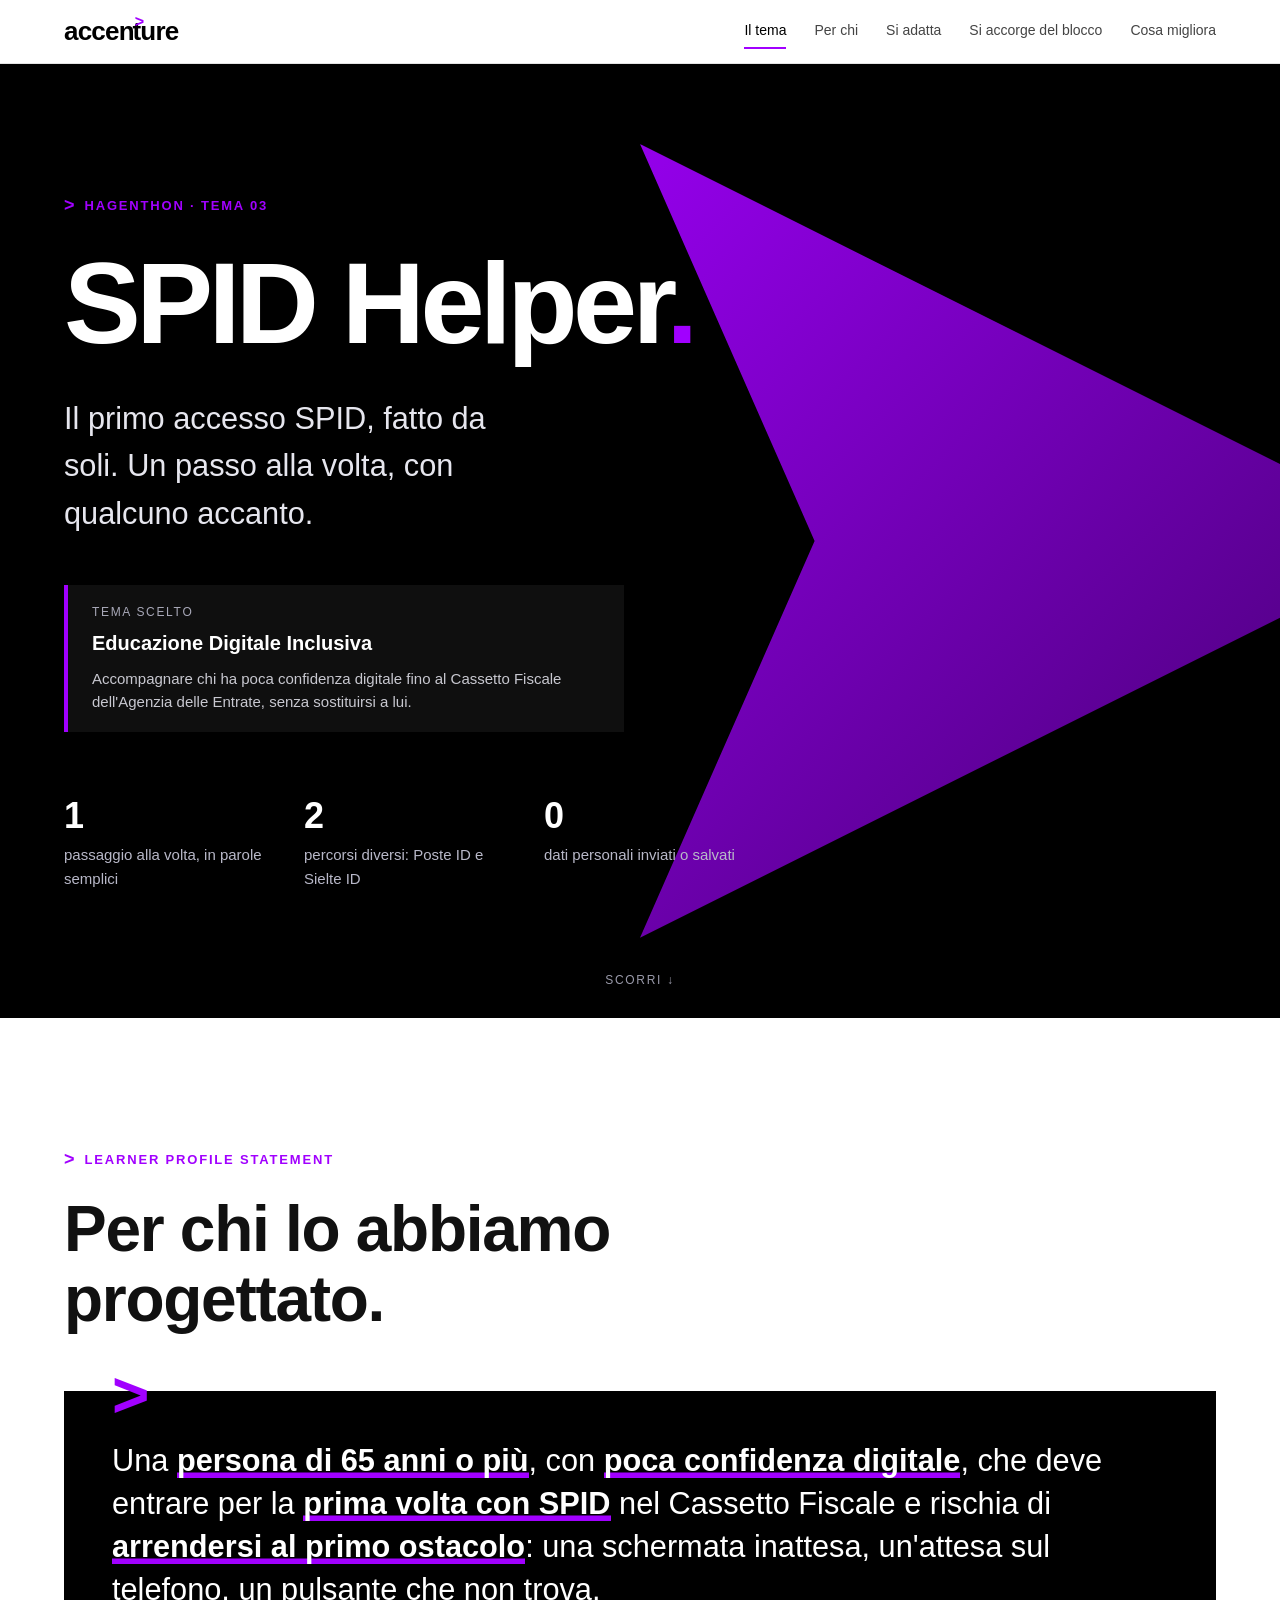
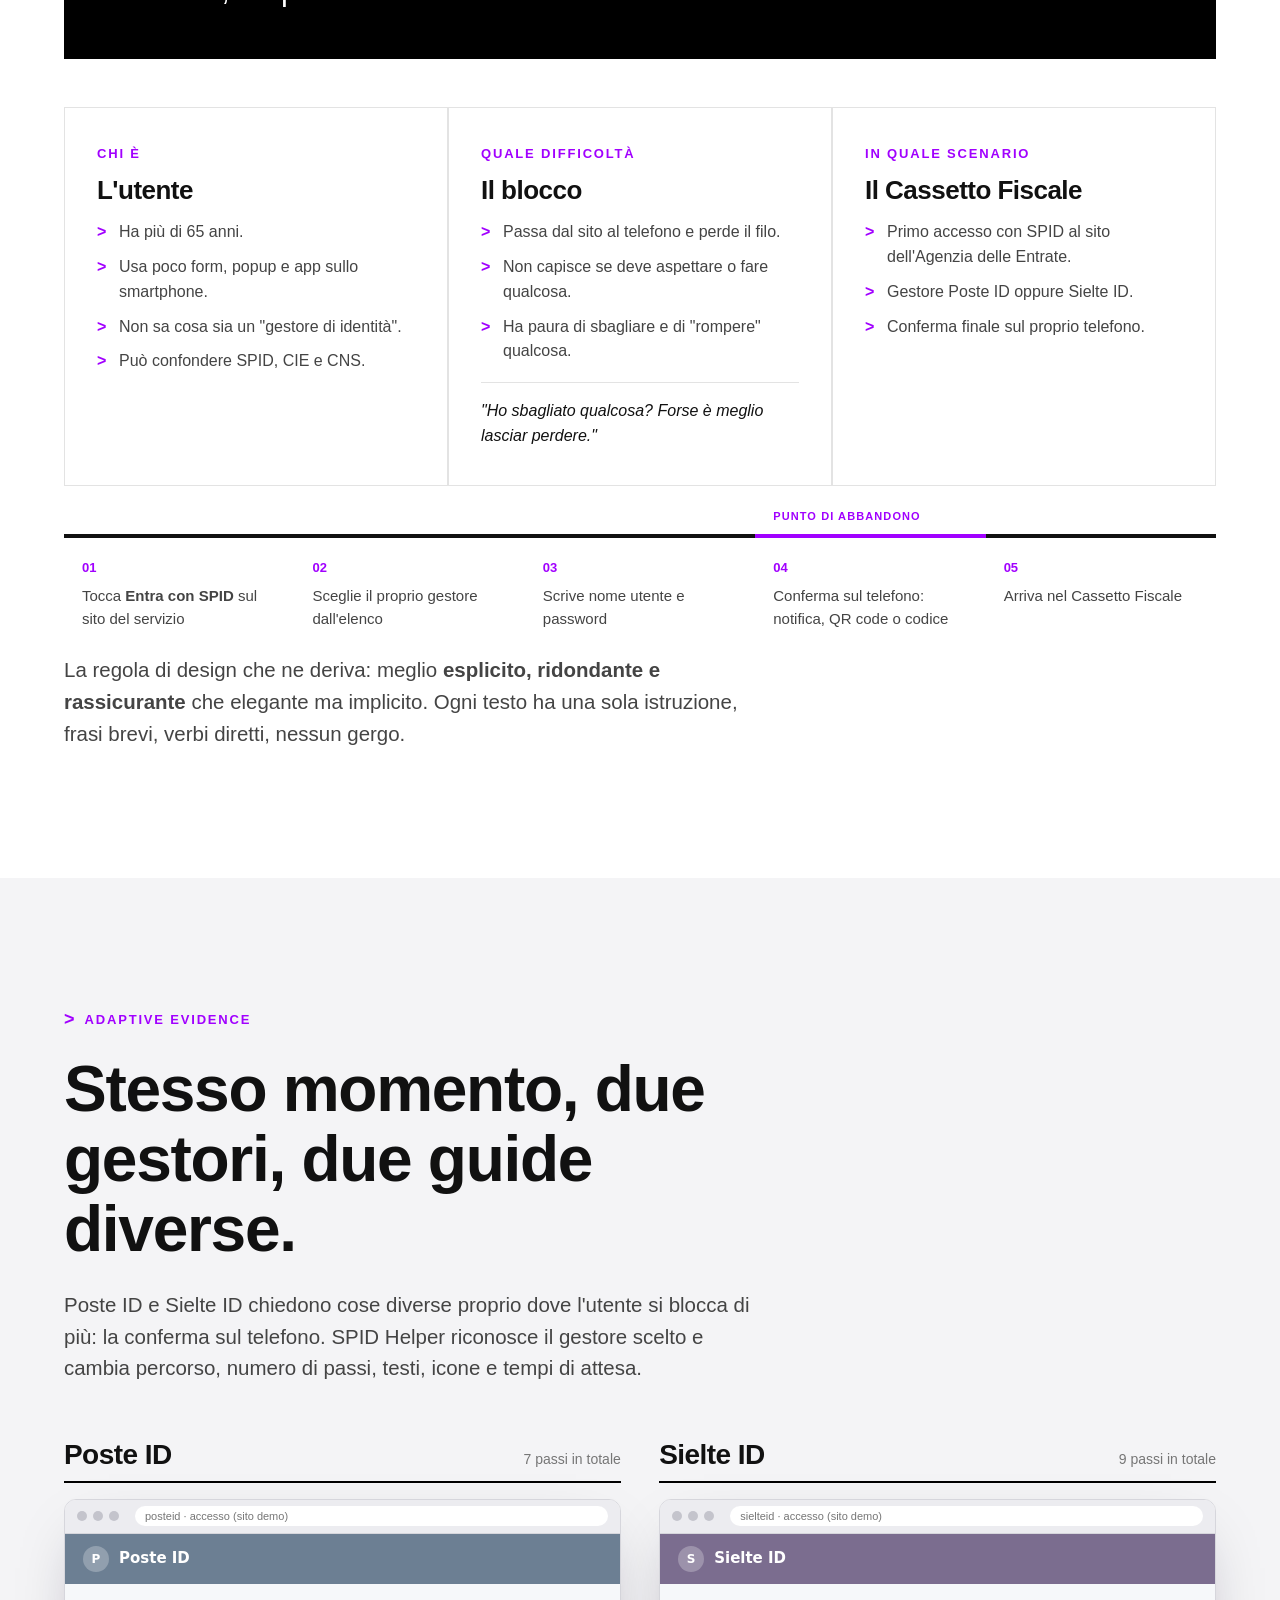
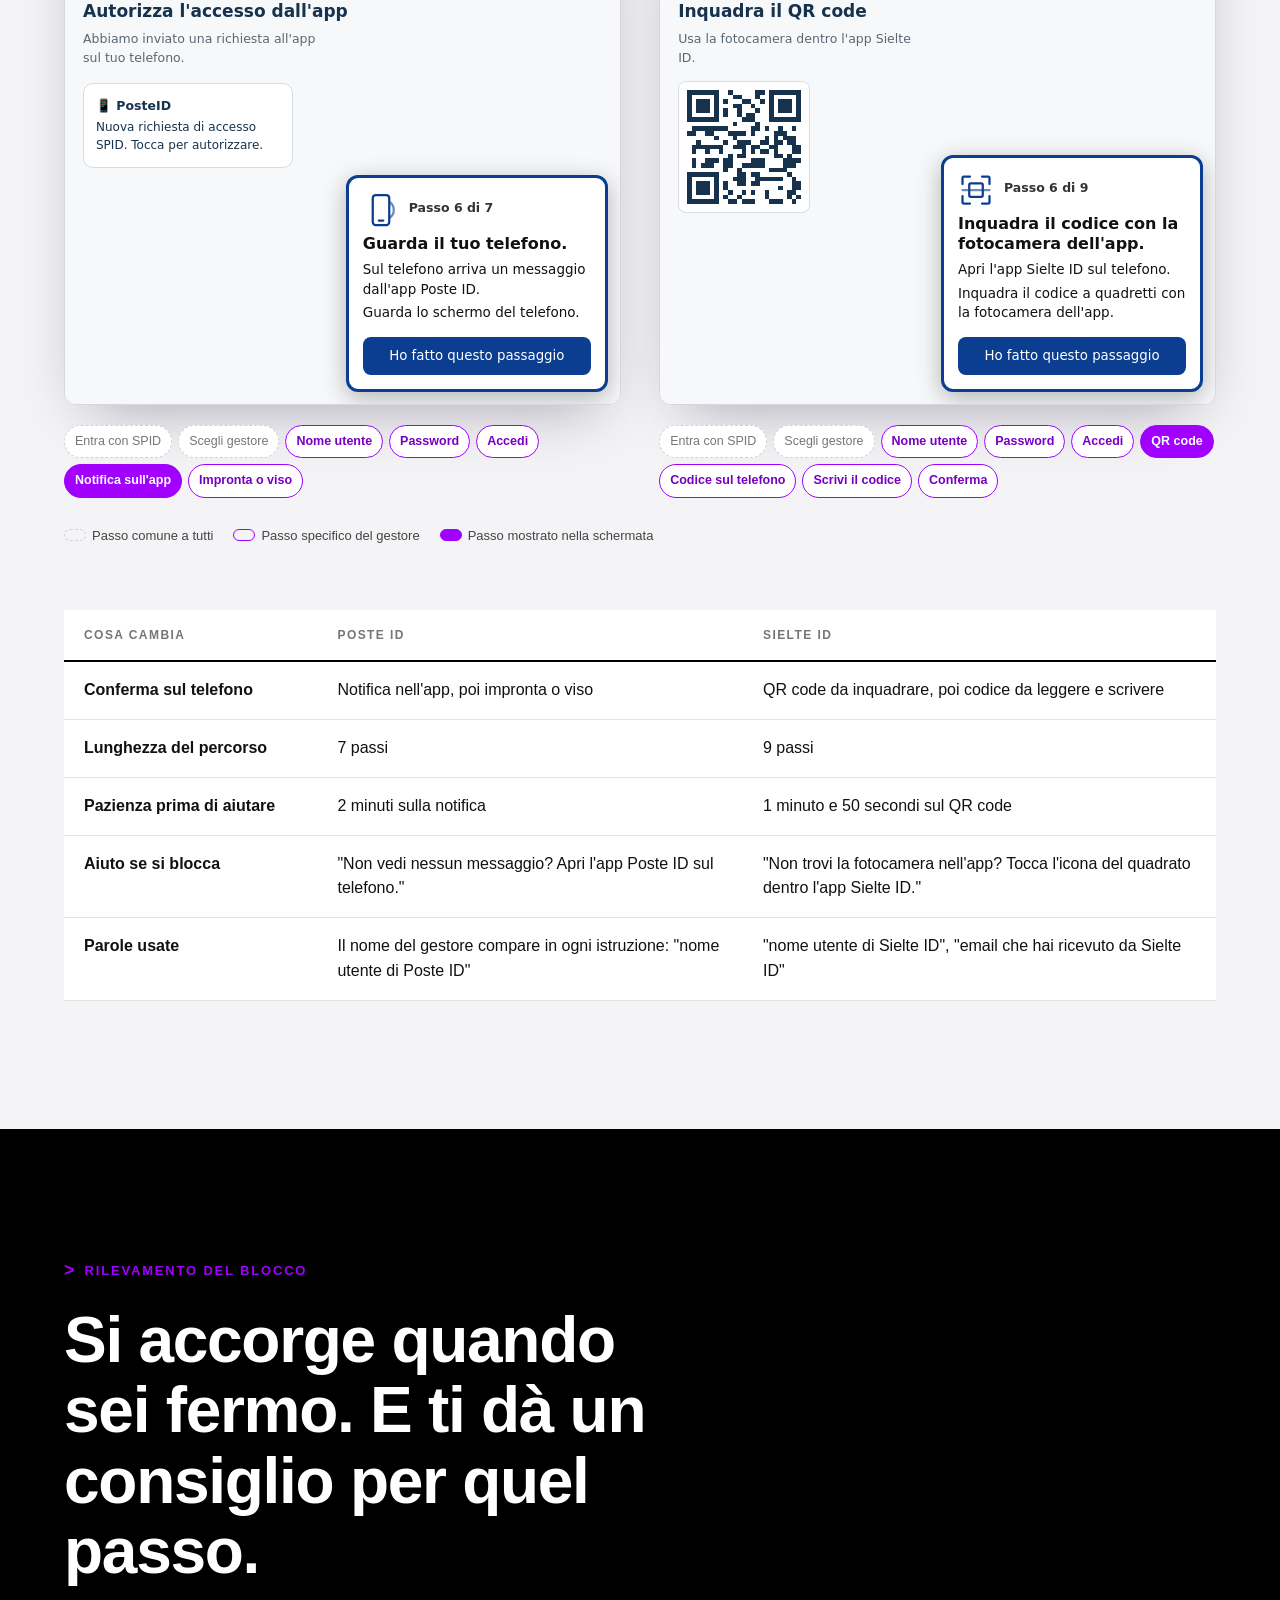
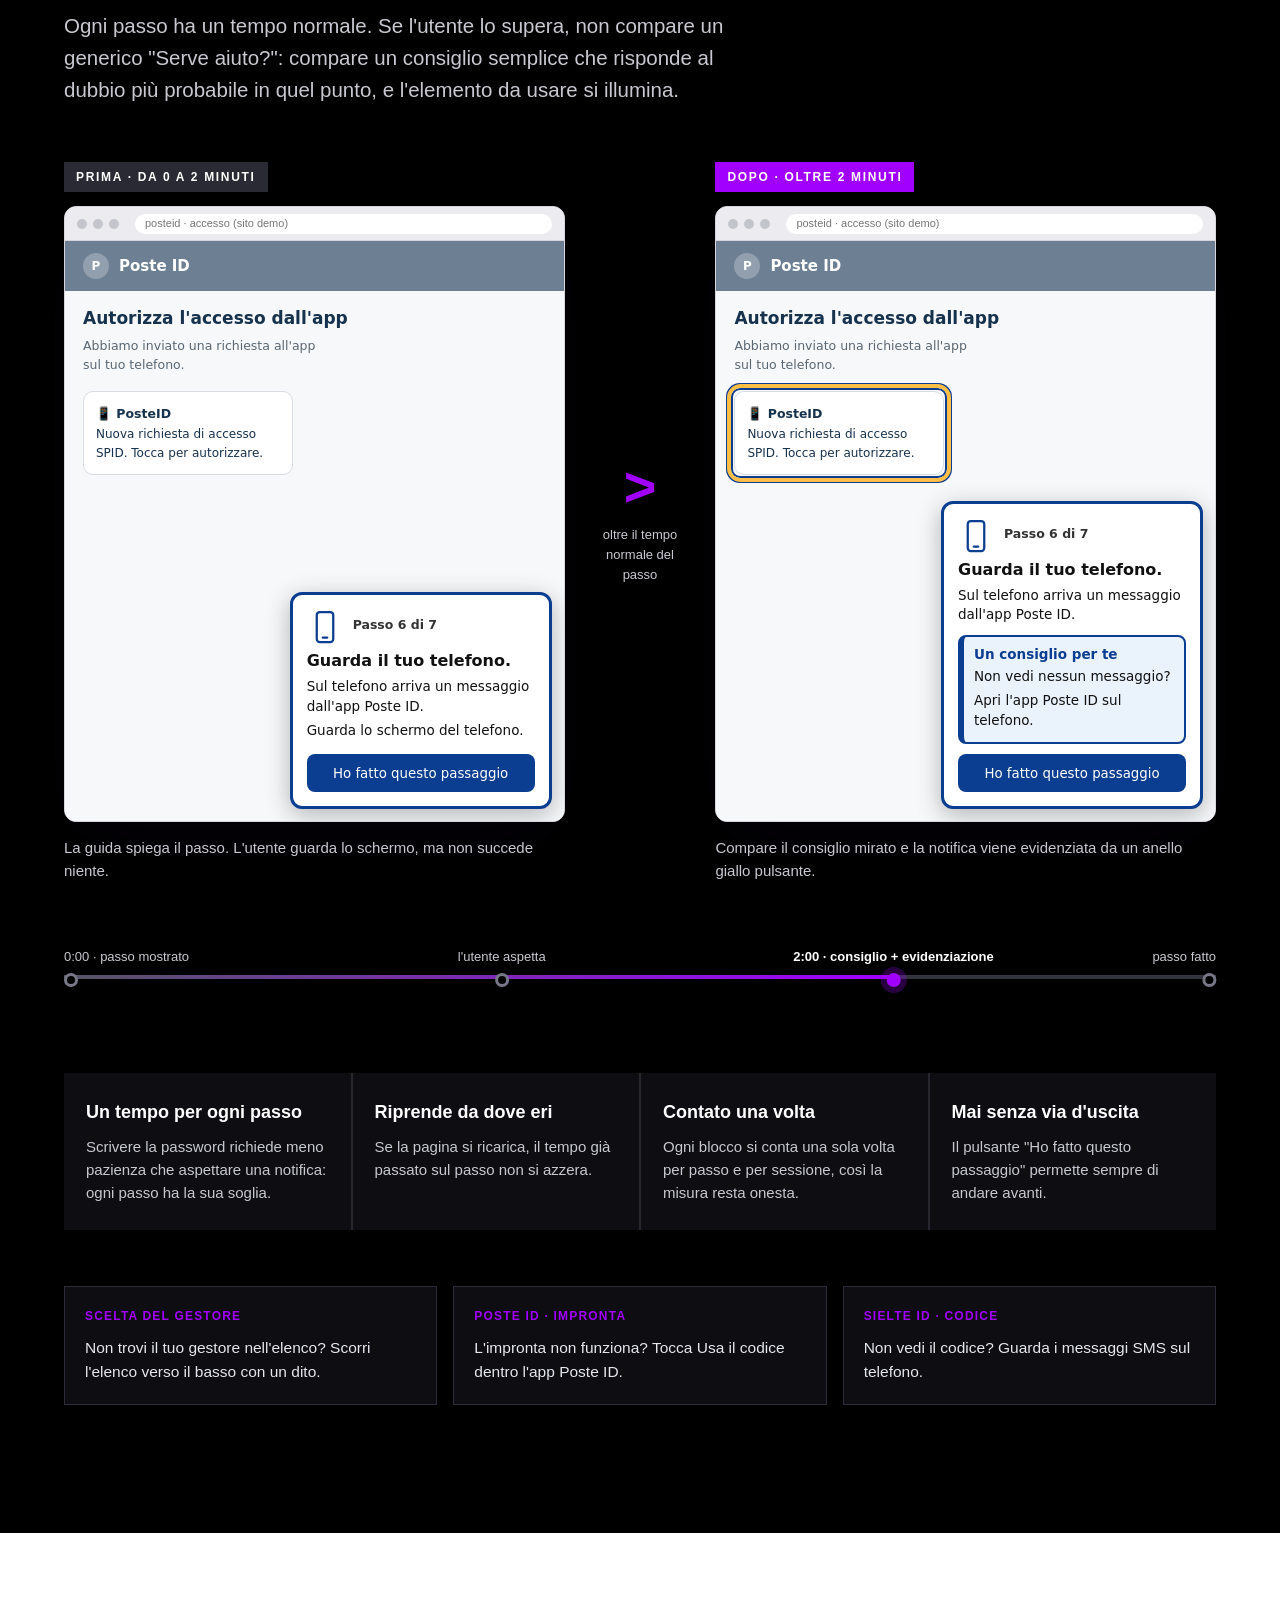
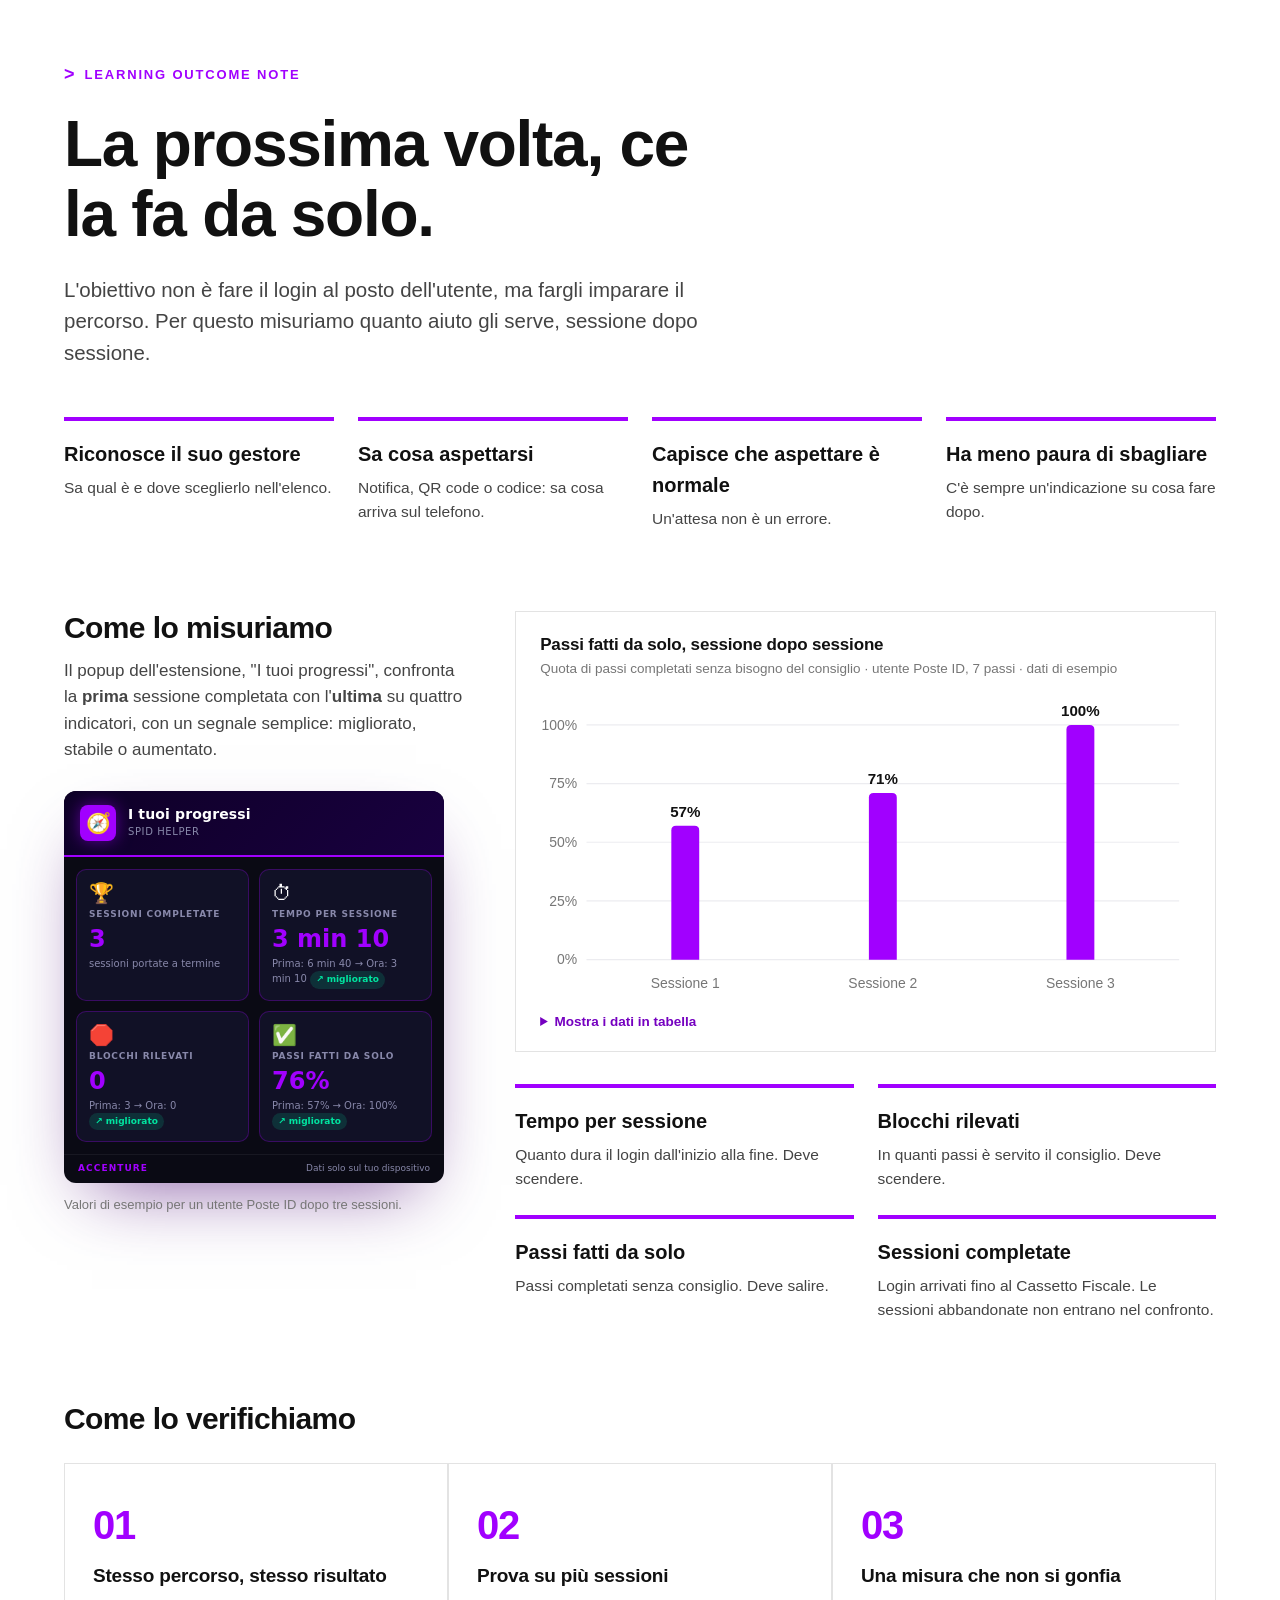
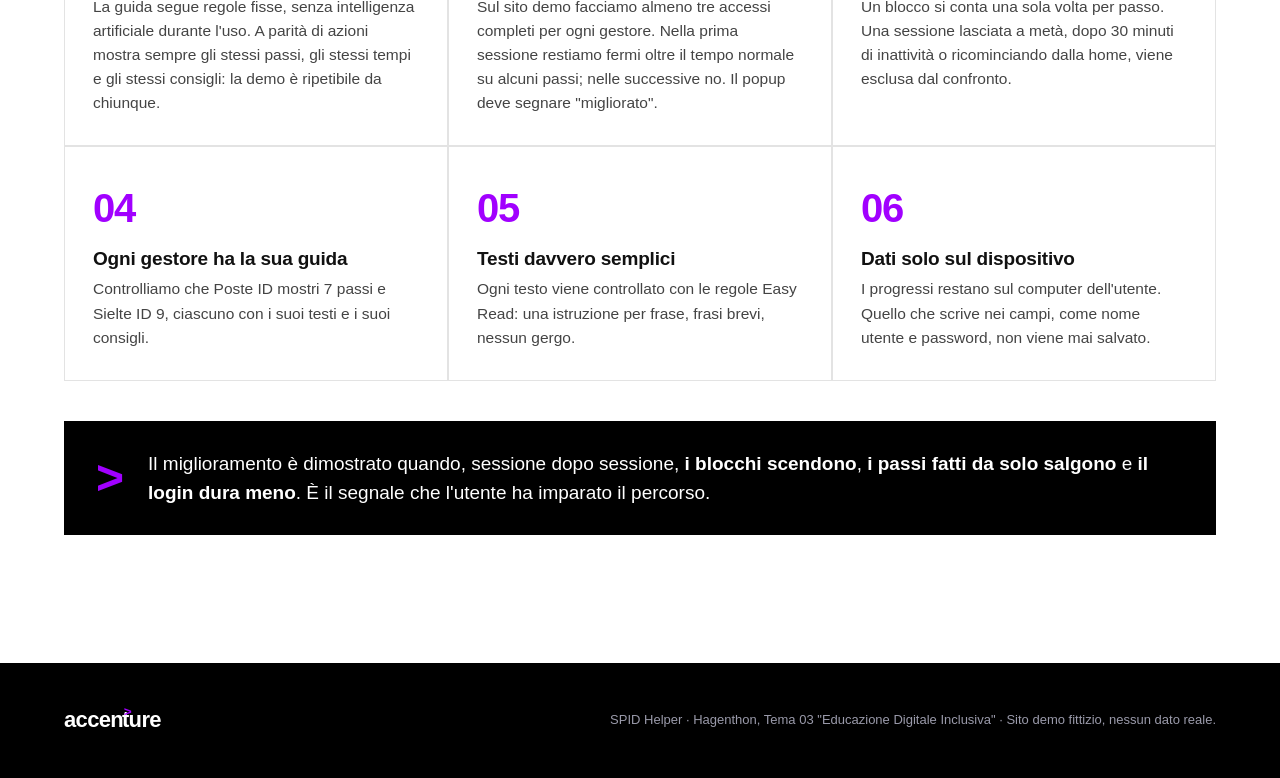
==== presentation/index.html @ 08c276ba "Add files via upload" ====
<!DOCTYPE html>
<html lang="it">
<head>
  <meta charset="utf-8">
  <meta name="viewport" content="width=device-width, initial-scale=1">
  <title>SPID Helper — Educazione Digitale Inclusiva | Accenture</title>
  <style>
    :root {
      --purple: #A100FF;
      --purple-dark: #7500C0;
      --purple-deep: #460073;
      --black: #000000;
      --ink: #111111;
      --ink-2: #444444;
      --muted: #767676;
      --line: #e3e3e3;
      --surface: #ffffff;
      --surface-2: #f4f4f6;
      --good: #008a5e;
      --amber: #ffbf47;
      --navy: #0b3d91;
      --font: Graphik, "Helvetica Neue", Helvetica, Arial, system-ui, sans-serif;
    }

    *, *::before, *::after { box-sizing: border-box; }
    html { scroll-behavior: smooth; scroll-padding-top: 72px; }
    body { margin: 0; font-family: var(--font); color: var(--ink); background: var(--surface); line-height: 1.55; -webkit-font-smoothing: antialiased; }
    h1, h2, h3, h4 { margin: 0; line-height: 1.1; letter-spacing: -0.02em; }
    p { margin: 0; }
    a { color: inherit; }

    /* ── top bar ──────────────────────────────────────────────── */
    .topbar {
      position: sticky; top: 0; z-index: 50;
      display: flex; align-items: center; justify-content: space-between; gap: 24px;
      height: 64px; padding: 0 clamp(20px, 5vw, 64px);
      background: rgba(255,255,255,.96); backdrop-filter: blur(8px);
      border-bottom: 1px solid var(--line);
    }
    .wordmark { display: inline-flex; align-items: baseline; font-size: 26px; font-weight: 700; letter-spacing: -0.03em; color: var(--black); text-decoration: none; }
    .wordmark .gt { color: var(--purple); font-weight: 800; font-size: .62em; line-height: 1; display: inline-block; margin-right: -.62em; transform: translate(.05em, -.78em); }
    .topbar nav { display: flex; gap: 28px; font-size: 14px; font-weight: 500; }
    .topbar nav a { text-decoration: none; color: var(--ink-2); padding: 6px 0; border-bottom: 2px solid transparent; transition: color .15s, border-color .15s; }
    .topbar nav a:hover, .topbar nav a.active { color: var(--black); border-color: var(--purple); }
    .progressbar { position: absolute; left: 0; bottom: -1px; height: 3px; width: 0; background: var(--purple); }
    @media (max-width: 900px) { .topbar nav { display: none; } }

    /* ── layout ───────────────────────────────────────────────── */
    section { padding: clamp(72px, 10vw, 128px) clamp(20px, 5vw, 64px); }
    .wrap { max-width: 1200px; margin: 0 auto; }
    .eyebrow { display: inline-flex; align-items: center; gap: 10px; font-size: 13px; font-weight: 700; letter-spacing: .14em; text-transform: uppercase; color: var(--purple); margin-bottom: 20px; }
    .eyebrow::before { content: ">"; font-size: 18px; letter-spacing: 0; }
    .h2 { font-size: clamp(36px, 5vw, 64px); font-weight: 700; max-width: 18ch; }
    .lead { font-size: clamp(18px, 1.6vw, 22px); color: var(--ink-2); max-width: 62ch; margin-top: 24px; }
    .alt { background: var(--surface-2); }
    .dark { background: var(--black); color: #fff; }
    .dark .lead { color: #c8c8d0; }

    .reveal { opacity: 0; transform: translateY(24px); transition: opacity .7s ease, transform .7s ease; }
    .reveal.in { opacity: 1; transform: none; }
    @media (prefers-reduced-motion: reduce) {
      html { scroll-behavior: auto; }
      .reveal { opacity: 1; transform: none; transition: none; }
      .ring::after { animation: none !important; }
    }

    /* ── 1. hero ──────────────────────────────────────────────── */
    .hero { position: relative; overflow: hidden; min-height: calc(100vh - 64px); display: flex; align-items: center; background: var(--black); color: #fff; }
    .hero::after {
      content: ""; position: absolute; right: -12vw; top: 50%; transform: translateY(-50%);
      width: 62vw; height: 62vw; max-width: 900px; max-height: 900px;
      background: linear-gradient(135deg, var(--purple) 0%, var(--purple-deep) 100%);
      clip-path: polygon(0 0, 100% 50%, 0 100%, 22% 50%);
      opacity: .92;
    }
    .hero .wrap { position: relative; z-index: 1; width: 100%; }
    .hero h1 { font-size: clamp(56px, 9vw, 128px); font-weight: 700; letter-spacing: -0.04em; }
    .hero h1 span { color: var(--purple); }
    .hero .claim { font-size: clamp(22px, 2.4vw, 32px); font-weight: 300; max-width: 26ch; margin-top: 28px; color: #e6e6ee; }
    .theme-tag { display: inline-block; margin-top: 48px; padding: 18px 24px; border-left: 4px solid var(--purple); background: rgba(255,255,255,.06); max-width: 560px; }
    .theme-tag small { display: block; font-size: 12px; letter-spacing: .14em; text-transform: uppercase; color: #a8a8b8; margin-bottom: 6px; }
    .theme-tag strong { font-size: 20px; font-weight: 600; }
    .hero-facts { display: flex; flex-wrap: wrap; gap: 40px; margin-top: 56px; }
    .hero-facts div { font-size: 15px; color: #b8b8c8; max-width: 200px; }
    .hero-facts b { display: block; font-size: 36px; color: #fff; font-weight: 700; letter-spacing: -0.02em; }
    .scroll-cue { position: absolute; left: 50%; bottom: 28px; transform: translateX(-50%); z-index: 1; font-size: 12px; letter-spacing: .14em; text-transform: uppercase; color: #9a9aaa; text-decoration: none; }

    /* ── 2. learner profile ───────────────────────────────────── */
    .statement {
      margin-top: 56px; padding: clamp(28px, 4vw, 48px); background: var(--black); color: #fff;
      font-size: clamp(22px, 2.4vw, 32px); font-weight: 300; line-height: 1.4; position: relative;
    }
    .statement::before { content: ">"; position: absolute; top: -28px; left: clamp(28px, 4vw, 48px); font-size: 64px; font-weight: 800; color: var(--purple); line-height: 1; }
    .statement b { font-weight: 600; color: #fff; box-shadow: inset 0 -0.18em 0 var(--purple); }
    .triad { display: grid; grid-template-columns: repeat(3, 1fr); gap: 2px; margin-top: 48px; background: var(--line); border: 1px solid var(--line); }
    .triad article { background: #fff; padding: 36px 32px; }
    .triad .q { font-size: 13px; font-weight: 700; letter-spacing: .14em; text-transform: uppercase; color: var(--purple); }
    .triad h3 { font-size: 26px; margin: 12px 0 16px; }
    .triad ul { margin: 0; padding: 0; list-style: none; }
    .triad li { position: relative; padding-left: 22px; margin-bottom: 10px; color: var(--ink-2); }
    .triad li::before { content: ">"; position: absolute; left: 0; color: var(--purple); font-weight: 800; }
    .quote { margin-top: 18px; padding-top: 16px; border-top: 1px solid var(--line); font-style: italic; color: var(--ink); }
    .journey { display: flex; gap: 0; margin-top: 48px; counter-reset: j; }
    .journey li { list-style: none; flex: 1; padding: 20px 18px 0; border-top: 4px solid var(--ink); position: relative; font-size: 15px; color: var(--ink-2); }
    .journey li::before { counter-increment: j; content: "0" counter(j); display: block; font-size: 13px; font-weight: 700; color: var(--purple); margin-bottom: 6px; }
    .journey li.risk { border-top-color: var(--purple); }
    .journey li.risk::after { content: "punto di abbandono"; position: absolute; top: -30px; left: 18px; font-size: 11px; font-weight: 700; letter-spacing: .1em; text-transform: uppercase; color: var(--purple); }
    .journey { padding: 0; }
    @media (max-width: 900px) { .triad { grid-template-columns: 1fr; } .journey { flex-direction: column; gap: 28px; } }

    /* ── shared device mockups ────────────────────────────────── */
    .browser { background: #fff; border: 1px solid #d6d6dc; border-radius: 12px; overflow: hidden; box-shadow: 0 24px 60px -24px rgba(20, 0, 40, .35); }
    .browser .bar { display: flex; align-items: center; gap: 6px; height: 34px; padding: 0 12px; background: #ececf0; border-bottom: 1px solid #d6d6dc; }
    .browser .bar i { width: 10px; height: 10px; border-radius: 50%; background: #c4c4cc; }
    .browser .url { margin-left: 10px; flex: 1; height: 20px; border-radius: 10px; background: #fff; font-size: 11px; color: var(--muted); display: flex; align-items: center; padding: 0 10px; font-style: normal; }
    .page { position: relative; height: 470px; background: #f6f8fa; font-family: system-ui, "Segoe UI", Roboto, Arial, sans-serif; }
    .page-head { display: flex; align-items: center; gap: 10px; padding: 12px 18px; color: #fff; font-weight: 700; font-size: 15px; }
    .page-head .logo-dot { width: 26px; height: 26px; border-radius: 50%; background: rgba(255,255,255,.25); display: grid; place-items: center; font-size: 12px; }
    .page-head.poste { background: #6c7f93; }
    .page-head.sielte { background: #7b6d8f; }
    .page-body { padding: 18px; }
    .page-body h4 { font-size: 17px; color: #17324d; letter-spacing: 0; margin-bottom: 8px; }
    .page-body .sub { font-size: 12.5px; color: #5a6772; max-width: 30ch; }
    .push { position: relative; margin-top: 16px; width: 210px; padding: 12px; background: #fff; border: 1px solid #d7dde3; border-radius: 10px; font-size: 12px; color: #17324d; }
    .push b { display: block; font-size: 12.5px; margin-bottom: 2px; }
    .qr-box { position: relative; margin-top: 14px; width: 132px; height: 132px; padding: 8px; background: #fff; border: 1px solid #d7dde3; border-radius: 8px; }
    .qr-box svg { display: block; width: 100%; height: 100%; }
    .demo-ctrl { margin-top: 14px; display: inline-block; font-size: 11px; color: #004c99; border: 1px dashed #8aa7c4; border-radius: 6px; padding: 6px 9px; background: #fff; }

    /* overlay (riproduce l'aiuto reale, in scala) */
    .ov {
      position: absolute; right: 12px; bottom: 12px; width: 262px; padding: 14px;
      background: #fff; color: #111; border: 3px solid var(--navy); border-radius: 12px;
      box-shadow: 0 6px 24px rgba(0,0,0,.28);
      font-family: system-ui, -apple-system, "Segoe UI", Roboto, Arial, sans-serif; font-size: 13.5px; line-height: 1.45;
    }
    .ov .head { display: flex; align-items: center; gap: 10px; margin-bottom: 6px; }
    .ov .ic { width: 36px; height: 36px; color: var(--navy); flex: none; }
    .ov .prog { font-size: 12.5px; font-weight: 700; color: #333; }
    .ov h5 { margin: 0 0 6px; font-size: 16px; line-height: 1.25; font-weight: 700; }
    .ov p { margin: 0 0 4px; }
    .ov .hint { margin-top: 10px; padding: 8px 10px; background: #eaf2fc; border: 2px solid var(--navy); border-left-width: 6px; border-radius: 8px; }
    .ov .hint .lbl { font-weight: 700; color: var(--navy); margin-bottom: 3px; }
    .ov .done { margin-top: 10px; width: 100%; min-height: 38px; border: 0; border-radius: 8px; background: var(--navy); color: #fff; font: 700 13.5px/1.2 inherit; font-family: inherit; }
    .ring { position: absolute; inset: -7px; border: 3px solid var(--amber); border-radius: 12px; box-shadow: 0 0 0 2px var(--navy), inset 0 0 0 2px var(--navy); pointer-events: none; }
    .ring::after { content: ""; position: absolute; inset: -4px; border: 3px solid var(--amber); border-radius: 14px; animation: pulse 1.6s ease-out infinite; }
    @keyframes pulse { 0% { opacity: .9; transform: scale(1); } 100% { opacity: 0; transform: scale(1.1); } }

    /* ── 3. adaptive evidence ─────────────────────────────────── */
    .compare { display: grid; grid-template-columns: 1fr 1fr; gap: clamp(20px, 3vw, 40px); margin-top: 56px; }
    .col-label { display: flex; align-items: baseline; justify-content: space-between; margin-bottom: 16px; border-bottom: 2px solid var(--black); padding-bottom: 10px; }
    .col-label h3 { font-size: 28px; }
    .col-label span { font-size: 14px; color: var(--muted); }
    .path { display: flex; flex-wrap: wrap; gap: 6px; margin-top: 20px; }
    .path span { font-size: 12.5px; padding: 6px 10px; border: 1px solid #cfcfd6; background: #fff; border-radius: 999px; color: var(--ink-2); }
    .path span.same { color: var(--muted); border-style: dashed; }
    .path span.own { border-color: var(--purple); color: var(--purple-dark); font-weight: 600; }
    .path span.now { background: var(--purple); color: #fff; border-color: var(--purple); }
    .diff-table { width: 100%; border-collapse: collapse; margin-top: 64px; font-size: 16px; background: #fff; }
    .diff-table th, .diff-table td { text-align: left; padding: 16px 20px; border-bottom: 1px solid var(--line); vertical-align: top; }
    .diff-table thead th { font-size: 12px; letter-spacing: .12em; text-transform: uppercase; color: var(--muted); border-bottom: 2px solid var(--black); }
    .diff-table tbody th { font-weight: 600; width: 22%; }
    .legend-path { display: flex; gap: 20px; flex-wrap: wrap; margin-top: 28px; font-size: 13px; color: var(--ink-2); }
    .legend-path i { display: inline-block; width: 22px; height: 12px; border-radius: 999px; vertical-align: -1px; margin-right: 6px; border: 1px solid #cfcfd6; }
    .legend-path .l-same i { border-style: dashed; }
    .legend-path .l-own i { border-color: var(--purple); }
    .legend-path .l-now i { background: var(--purple); border-color: var(--purple); }
    @media (max-width: 960px) { .compare { grid-template-columns: 1fr; } }

    /* ── 4. block detection ───────────────────────────────────── */
    .ba { display: grid; grid-template-columns: 1fr auto 1fr; gap: clamp(16px, 2.5vw, 32px); align-items: center; margin-top: 56px; }
    .ba .tag { display: inline-block; font-size: 12px; font-weight: 700; letter-spacing: .14em; text-transform: uppercase; padding: 6px 12px; margin-bottom: 14px; }
    .ba .tag.before { background: #2a2a34; color: #fff; }
    .ba .tag.after { background: var(--purple); color: #fff; }
    .ba .cap { margin-top: 14px; font-size: 15px; color: #c8c8d0; }
    .arrow { display: grid; justify-items: center; gap: 10px; color: var(--purple); text-align: center; }
    .arrow b { font-size: 56px; line-height: 1; font-weight: 800; }
    .arrow span { font-size: 13px; color: #c8c8d0; max-width: 12ch; }
    .timeline { margin-top: 64px; position: relative; height: 70px; }
    .timeline .track { position: absolute; top: 28px; left: 0; right: 0; height: 4px; background: #33333f; }
    .timeline .fill { position: absolute; top: 28px; left: 0; width: 72%; height: 4px; background: linear-gradient(90deg, #555566, var(--purple)); }
    .timeline .tick { position: absolute; top: 0; transform: translateX(-50%); font-size: 13px; color: #c8c8d0; white-space: nowrap; text-align: center; }
    .timeline .tick::after { content: ""; display: block; width: 14px; height: 14px; margin: 6px auto 0; border-radius: 50%; background: #000; border: 3px solid #777788; }
    .timeline .tick:first-of-type { transform: none; text-align: left; }
    .timeline .tick:first-of-type::after { margin-left: 0; }
    .timeline .tick:last-of-type { transform: translateX(-100%); text-align: right; }
    .timeline .tick:last-of-type::after { margin-right: 0; }
    .ba .page { height: 580px; }
    .timeline .tick.hot { color: #fff; font-weight: 600; }
    .timeline .tick.hot::after { border-color: var(--purple); background: var(--purple); box-shadow: 0 0 0 6px rgba(161,0,255,.25); }
    .rules { display: grid; grid-template-columns: repeat(4, 1fr); gap: 2px; margin-top: 56px; background: #26262f; }
    .rules div { background: #0d0d12; padding: 26px 22px; font-size: 15px; color: #c8c8d0; }
    .rules b { display: block; color: #fff; font-size: 18px; margin-bottom: 8px; }
    .hint-wall { margin-top: 56px; display: grid; grid-template-columns: repeat(3, 1fr); gap: 16px; }
    .hint-wall figure { margin: 0; padding: 20px; border: 1px solid #2c2c38; background: #0d0d12; }
    .hint-wall figcaption { font-size: 12px; letter-spacing: .1em; text-transform: uppercase; color: var(--purple); font-weight: 700; margin-bottom: 10px; }
    .hint-wall p { color: #e6e6ee; font-size: 15.5px; }
    @media (max-width: 960px) { .ba { grid-template-columns: 1fr; } .arrow b { transform: rotate(90deg); } .rules, .hint-wall { grid-template-columns: 1fr 1fr; } }
    @media (max-width: 600px) { .rules, .hint-wall { grid-template-columns: 1fr; } }

    /* ── 5. learning outcome ──────────────────────────────────── */
    .outcomes { display: grid; grid-template-columns: repeat(4, 1fr); gap: 24px; margin-top: 48px; }
    .outcomes div { border-top: 4px solid var(--purple); padding-top: 18px; }
    .outcomes b { display: block; font-size: 20px; margin-bottom: 6px; }
    .outcomes p { color: var(--ink-2); font-size: 15.5px; }
    .measure { display: grid; grid-template-columns: 400px 1fr; gap: clamp(28px, 4vw, 64px); margin-top: 80px; align-items: start; }
    .measure h3 { font-size: 30px; margin-bottom: 14px; }
    .measure .lead { margin-top: 0; font-size: 17px; }

    /* popup replica */
    .popup { width: 380px; max-width: 100%; background: #0a0a14; color: #fff; border-radius: 12px; overflow: hidden; box-shadow: 0 30px 70px -28px rgba(70, 0, 115, .65); font-family: system-ui, -apple-system, "Segoe UI", Roboto, Arial, sans-serif; }
    .popup header { background: linear-gradient(135deg, #0e0026, #190040); border-bottom: 2px solid var(--purple); padding: 14px 16px; display: flex; gap: 12px; align-items: center; }
    .popup .plogo { width: 36px; height: 36px; border-radius: 8px; background: var(--purple); display: grid; place-items: center; font-size: 20px; box-shadow: 0 0 16px rgba(161,0,255,.5); }
    .popup h4 { font-size: 14px; letter-spacing: .01em; }
    .popup header p { font-size: 10px; color: #8888aa; letter-spacing: .06em; text-transform: uppercase; margin-top: 2px; }
    .popup .grid { display: grid; grid-template-columns: 1fr 1fr; gap: 10px; padding: 12px; }
    .pcard { background: #111126; border: 1px solid rgba(161,0,255,.28); border-radius: 10px; padding: 13px 12px 11px; display: flex; flex-direction: column; gap: 5px; }
    .pcard .i { font-size: 20px; line-height: 1; }
    .pcard .l { font-size: 9px; font-weight: 700; color: #8888aa; letter-spacing: .09em; text-transform: uppercase; }
    .pcard .v { font-size: 24px; font-weight: 800; color: var(--purple); line-height: 1; font-variant-numeric: tabular-nums; }
    .pcard .s { font-size: 10px; color: #8888aa; line-height: 1.5; }
    .trend { display: inline-block; font-size: 9px; font-weight: 700; padding: 2px 6px; border-radius: 20px; background: rgba(0,229,160,.15); color: #00e5a0; }
    .popup footer { border-top: 1px solid rgba(255,255,255,.06); padding: 7px 14px; display: flex; justify-content: space-between; font-size: 9px; color: #8888aa; }
    .popup footer b { color: var(--purple); letter-spacing: .12em; text-transform: uppercase; }
    .note { margin-top: 12px; font-size: 13px; color: var(--muted); }

    /* chart */
    .chart-card { background: #fff; border: 1px solid var(--line); padding: 24px 24px 18px; }
    .chart-card h4 { font-size: 17px; letter-spacing: -0.01em; }
    .chart-card .csub { font-size: 13.5px; color: var(--muted); margin-top: 4px; }
    .chart { position: relative; margin-top: 18px; }
    .chart svg { display: block; width: 100%; height: auto; overflow: visible; }
    .chart .grid-l { stroke: #ececf0; stroke-width: 1; }
    .chart .axis-t { font-size: 12px; fill: var(--muted); }
    .chart .val-t { font-size: 13px; font-weight: 700; fill: var(--ink); }
    .chart .bar { fill: var(--purple); }
    .chart .hit { fill: transparent; cursor: default; }
    .chart .hit:hover + .bar, .chart .hit:focus + .bar { fill: var(--purple-dark); }
    .tip { position: absolute; pointer-events: none; background: var(--black); color: #fff; font-size: 12.5px; line-height: 1.45; padding: 8px 10px; white-space: nowrap; opacity: 0; transform: translate(-50%, -100%); transition: opacity .12s; }
    .tip.on { opacity: 1; }
    details.table-view { margin-top: 12px; font-size: 13.5px; }
    details.table-view summary { cursor: pointer; color: var(--purple-dark); font-weight: 600; }
    details.table-view table { width: 100%; border-collapse: collapse; margin-top: 10px; }
    details.table-view th, details.table-view td { text-align: left; padding: 6px 8px; border-bottom: 1px solid var(--line); font-variant-numeric: tabular-nums; }

    .verify { margin-top: 80px; }
    .verify h3 { font-size: 30px; margin-bottom: 28px; }
    .steps-v { display: grid; grid-template-columns: repeat(3, 1fr); gap: 2px; background: var(--line); border: 1px solid var(--line); counter-reset: v; }
    .steps-v article { background: #fff; padding: 30px 28px; }
    .steps-v article::before { counter-increment: v; content: "0" counter(v); display: block; font-size: 40px; font-weight: 700; color: var(--purple); letter-spacing: -0.03em; margin-bottom: 10px; }
    .steps-v h4 { font-size: 19px; margin-bottom: 8px; letter-spacing: -0.01em; }
    .steps-v p { color: var(--ink-2); font-size: 15.5px; }
    .success { margin-top: 40px; padding: 28px 32px; background: var(--black); color: #fff; display: grid; grid-template-columns: auto 1fr; gap: 24px; align-items: center; }
    .success b { font-size: 48px; color: var(--purple); line-height: 1; }
    .success p { font-size: 19px; font-weight: 300; }
    .success strong { font-weight: 600; }
    @media (max-width: 960px) { .outcomes, .steps-v { grid-template-columns: 1fr 1fr; } .measure { grid-template-columns: 1fr; } }
    @media (max-width: 600px) { .outcomes, .steps-v { grid-template-columns: 1fr; } .success { grid-template-columns: 1fr; } }

    /* ── footer ───────────────────────────────────────────────── */
    .foot { background: var(--black); color: #9a9aaa; padding: 40px clamp(20px, 5vw, 64px); font-size: 13px; }
    .foot .wrap { display: flex; justify-content: space-between; gap: 20px; flex-wrap: wrap; align-items: center; }
    .foot .wordmark { color: #fff; font-size: 22px; }
  </style>
</head>
<body>

<header class="topbar">
  <a class="wordmark" href="#tema" aria-label="Accenture">accen<span class="gt" aria-hidden="true">&gt;</span>ture</a>
  <nav aria-label="Sezioni">
    <a href="#tema">Il tema</a>
    <a href="#profilo">Per chi</a>
    <a href="#adattivo">Si adatta</a>
    <a href="#blocco">Si accorge del blocco</a>
    <a href="#risultati">Cosa migliora</a>
  </nav>
  <div class="progressbar" id="progress"></div>
</header>

<main>

  <!-- 1 ─ Titolo e tema ───────────────────────────────────────── -->
  <section class="hero" id="tema">
    <div class="wrap">
      <p class="eyebrow">Hagenthon · Tema 03</p>
      <h1>SPID Helper<span>.</span></h1>
      <p class="claim">Il primo accesso SPID, fatto da soli. Un passo alla volta, con qualcuno accanto.</p>
      <div class="theme-tag">
        <small>Tema scelto</small>
        <strong>Educazione Digitale Inclusiva</strong>
        <p style="margin-top:8px;color:#c8c8d0;font-size:15px">Accompagnare chi ha poca confidenza digitale fino al Cassetto Fiscale dell'Agenzia delle Entrate, senza sostituirsi a lui.</p>
      </div>
      <div class="hero-facts">
        <div><b>1</b>passaggio alla volta, in parole semplici</div>
        <div><b>2</b>percorsi diversi: Poste ID e Sielte ID</div>
        <div><b>0</b>dati personali inviati o salvati</div>
      </div>
    </div>
    <a class="scroll-cue" href="#profilo">Scorri ↓</a>
  </section>

  <!-- 2 ─ Learner Profile Statement ───────────────────────────── -->
  <section id="profilo">
    <div class="wrap">
      <p class="eyebrow reveal">Learner Profile Statement</p>
      <h2 class="h2 reveal">Per chi lo abbiamo progettato.</h2>

      <p class="statement reveal">
        Una <b>persona di 65 anni o più</b>, con <b>poca confidenza digitale</b>,
        che deve entrare per la <b>prima volta con SPID</b> nel Cassetto Fiscale
        e rischia di <b>arrendersi al primo ostacolo</b>: una schermata inattesa,
        un'attesa sul telefono, un pulsante che non trova.
      </p>

      <div class="triad reveal">
        <article>
          <p class="q">Chi è</p>
          <h3>L'utente</h3>
          <ul>
            <li>Ha più di 65 anni.</li>
            <li>Usa poco form, popup e app sullo smartphone.</li>
            <li>Non sa cosa sia un "gestore di identità".</li>
            <li>Può confondere SPID, CIE e CNS.</li>
          </ul>
        </article>
        <article>
          <p class="q">Quale difficoltà</p>
          <h3>Il blocco</h3>
          <ul>
            <li>Passa dal sito al telefono e perde il filo.</li>
            <li>Non capisce se deve aspettare o fare qualcosa.</li>
            <li>Ha paura di sbagliare e di "rompere" qualcosa.</li>
          </ul>
          <p class="quote">"Ho sbagliato qualcosa? Forse è meglio lasciar perdere."</p>
        </article>
        <article>
          <p class="q">In quale scenario</p>
          <h3>Il Cassetto Fiscale</h3>
          <ul>
            <li>Primo accesso con SPID al sito dell'Agenzia delle Entrate.</li>
            <li>Gestore Poste ID oppure Sielte ID.</li>
            <li>Conferma finale sul proprio telefono.</li>
          </ul>
        </article>
      </div>

      <ol class="journey reveal" aria-label="Percorso dell'utente">
        <li>Tocca <b>Entra con SPID</b> sul sito del servizio</li>
        <li>Sceglie il proprio gestore dall'elenco</li>
        <li>Scrive nome utente e password</li>
        <li class="risk">Conferma sul telefono: notifica, QR code o codice</li>
        <li>Arriva nel Cassetto Fiscale</li>
      </ol>

      <p class="lead reveal">La regola di design che ne deriva: meglio <strong>esplicito, ridondante e rassicurante</strong> che elegante ma implicito. Ogni testo ha una sola istruzione, frasi brevi, verbi diretti, nessun gergo.</p>
    </div>
  </section>

  <!-- 3 ─ Adaptive Evidence ───────────────────────────────────── -->
  <section class="alt" id="adattivo">
    <div class="wrap">
      <p class="eyebrow reveal">Adaptive Evidence</p>
      <h2 class="h2 reveal">Stesso momento, due gestori, due guide diverse.</h2>
      <p class="lead reveal">Poste ID e Sielte ID chiedono cose diverse proprio dove l'utente si blocca di più: la conferma sul telefono. SPID Helper riconosce il gestore scelto e cambia percorso, numero di passi, testi, icone e tempi di attesa.</p>

      <div class="compare">
        <!-- Poste ID -->
        <div class="reveal">
          <div class="col-label"><h3>Poste ID</h3><span>7 passi in totale</span></div>
          <div class="browser" aria-label="Schermata Poste ID con la guida al passo 6">
            <div class="bar"><i></i><i></i><i></i><em class="url">posteid · accesso (sito demo)</em></div>
            <div class="page">
              <div class="page-head poste"><span class="logo-dot">P</span>Poste ID</div>
              <div class="page-body">
                <h4>Autorizza l'accesso dall'app</h4>
                <p class="sub">Abbiamo inviato una richiesta all'app sul tuo telefono.</p>
                <div class="push"><b>📱 PosteID</b>Nuova richiesta di accesso SPID. Tocca per autorizzare.</div>
              </div>
              <div class="ov">
                <div class="head">
                  <svg class="ic" viewBox="0 0 48 48" fill="none" stroke="currentColor" stroke-width="3" stroke-linecap="round" aria-hidden="true"><rect x="13" y="4" width="22" height="40" rx="4"/><path d="M21 38h6"/><path d="M36 14c3 2 5 6 5 10s-2 8-5 10" opacity=".6"/></svg>
                  <p class="prog">Passo 6 di 7</p>
                </div>
                <h5>Guarda il tuo telefono.</h5>
                <p>Sul telefono arriva un messaggio dall'app Poste ID.</p>
                <p>Guarda lo schermo del telefono.</p>
                <button class="done" type="button" tabindex="-1">Ho fatto questo passaggio</button>
              </div>
            </div>
          </div>
          <div class="path" aria-label="Percorso Poste ID">
            <span class="same">Entra con SPID</span><span class="same">Scegli gestore</span><span class="own">Nome utente</span><span class="own">Password</span><span class="own">Accedi</span><span class="own now">Notifica sull'app</span><span class="own">Impronta o viso</span>
          </div>
        </div>

        <!-- Sielte ID -->
        <div class="reveal">
          <div class="col-label"><h3>Sielte ID</h3><span>9 passi in totale</span></div>
          <div class="browser" aria-label="Schermata Sielte ID con la guida al passo 6">
            <div class="bar"><i></i><i></i><i></i><em class="url">sielteid · accesso (sito demo)</em></div>
            <div class="page">
              <div class="page-head sielte"><span class="logo-dot">S</span>Sielte ID</div>
              <div class="page-body">
                <h4>Inquadra il QR code</h4>
                <p class="sub">Usa la fotocamera dentro l'app Sielte ID.</p>
                <div class="qr-box"><svg id="qr" viewBox="0 0 25 25" shape-rendering="crispEdges" aria-hidden="true"></svg></div>
              </div>
              <div class="ov">
                <div class="head">
                  <svg class="ic" viewBox="0 0 48 48" fill="none" stroke="currentColor" stroke-width="3" stroke-linecap="round" aria-hidden="true"><path d="M6 16V8a2 2 0 0 1 2-2h8M32 6h8a2 2 0 0 1 2 2v8M42 32v8a2 2 0 0 1-2 2h-8M16 42H8a2 2 0 0 1-2-2v-8"/><rect x="15" y="15" width="18" height="18" rx="2"/><path d="M6 24h36" opacity=".6"/></svg>
                  <p class="prog">Passo 6 di 9</p>
                </div>
                <h5>Inquadra il codice con la fotocamera dell'app.</h5>
                <p>Apri l'app Sielte ID sul telefono.</p>
                <p>Inquadra il codice a quadretti con la fotocamera dell'app.</p>
                <button class="done" type="button" tabindex="-1">Ho fatto questo passaggio</button>
              </div>
            </div>
          </div>
          <div class="path" aria-label="Percorso Sielte ID">
            <span class="same">Entra con SPID</span><span class="same">Scegli gestore</span><span class="own">Nome utente</span><span class="own">Password</span><span class="own">Accedi</span><span class="own now">QR code</span><span class="own">Codice sul telefono</span><span class="own">Scrivi il codice</span><span class="own">Conferma</span>
          </div>
        </div>
      </div>

      <div class="legend-path reveal" aria-hidden="true">
        <span class="l-same"><i></i>Passo comune a tutti</span>
        <span class="l-own"><i></i>Passo specifico del gestore</span>
        <span class="l-now"><i></i>Passo mostrato nella schermata</span>
      </div>

      <table class="diff-table reveal">
        <thead><tr><th>Cosa cambia</th><th>Poste ID</th><th>Sielte ID</th></tr></thead>
        <tbody>
          <tr><th>Conferma sul telefono</th><td>Notifica nell'app, poi impronta o viso</td><td>QR code da inquadrare, poi codice da leggere e scrivere</td></tr>
          <tr><th>Lunghezza del percorso</th><td>7 passi</td><td>9 passi</td></tr>
          <tr><th>Pazienza prima di aiutare</th><td>2 minuti sulla notifica</td><td>1 minuto e 50 secondi sul QR code</td></tr>
          <tr><th>Aiuto se si blocca</th><td>"Non vedi nessun messaggio? Apri l'app Poste ID sul telefono."</td><td>"Non trovi la fotocamera nell'app? Tocca l'icona del quadrato dentro l'app Sielte ID."</td></tr>
          <tr><th>Parole usate</th><td>Il nome del gestore compare in ogni istruzione: "nome utente di Poste ID"</td><td>"nome utente di Sielte ID", "email che hai ricevuto da Sielte ID"</td></tr>
        </tbody>
      </table>
    </div>
  </section>

  <!-- 4 ─ Rilevamento del blocco ──────────────────────────────── -->
  <section class="dark" id="blocco">
    <div class="wrap">
      <p class="eyebrow reveal">Rilevamento del blocco</p>
      <h2 class="h2 reveal">Si accorge quando sei fermo. E ti dà un consiglio per quel passo.</h2>
      <p class="lead reveal">Ogni passo ha un tempo normale. Se l'utente lo supera, non compare un generico "Serve aiuto?": compare un consiglio semplice che risponde al dubbio più probabile in quel punto, e l'elemento da usare si illumina.</p>

      <div class="ba">
        <div class="reveal">
          <span class="tag before">Prima · da 0 a 2 minuti</span>
          <div class="browser">
            <div class="bar"><i></i><i></i><i></i><em class="url">posteid · accesso (sito demo)</em></div>
            <div class="page">
              <div class="page-head poste"><span class="logo-dot">P</span>Poste ID</div>
              <div class="page-body">
                <h4>Autorizza l'accesso dall'app</h4>
                <p class="sub">Abbiamo inviato una richiesta all'app sul tuo telefono.</p>
                <div class="push"><b>📱 PosteID</b>Nuova richiesta di accesso SPID. Tocca per autorizzare.</div>
              </div>
              <div class="ov">
                <div class="head">
                  <svg class="ic" viewBox="0 0 48 48" fill="none" stroke="currentColor" stroke-width="3" stroke-linecap="round" aria-hidden="true"><rect x="13" y="4" width="22" height="40" rx="4"/><path d="M21 38h6"/></svg>
                  <p class="prog">Passo 6 di 7</p>
                </div>
                <h5>Guarda il tuo telefono.</h5>
                <p>Sul telefono arriva un messaggio dall'app Poste ID.</p>
                <p>Guarda lo schermo del telefono.</p>
                <button class="done" type="button" tabindex="-1">Ho fatto questo passaggio</button>
              </div>
            </div>
          </div>
          <p class="cap">La guida spiega il passo. L'utente guarda lo schermo, ma non succede niente.</p>
        </div>

        <div class="arrow reveal" aria-hidden="true"><b>&gt;</b><span>oltre il tempo normale del passo</span></div>

        <div class="reveal">
          <span class="tag after">Dopo · oltre 2 minuti</span>
          <div class="browser">
            <div class="bar"><i></i><i></i><i></i><em class="url">posteid · accesso (sito demo)</em></div>
            <div class="page">
              <div class="page-head poste"><span class="logo-dot">P</span>Poste ID</div>
              <div class="page-body">
                <h4>Autorizza l'accesso dall'app</h4>
                <p class="sub">Abbiamo inviato una richiesta all'app sul tuo telefono.</p>
                <div class="push"><span class="ring"></span><b>📱 PosteID</b>Nuova richiesta di accesso SPID. Tocca per autorizzare.</div>
              </div>
              <div class="ov">
                <div class="head">
                  <svg class="ic" viewBox="0 0 48 48" fill="none" stroke="currentColor" stroke-width="3" stroke-linecap="round" aria-hidden="true"><rect x="13" y="4" width="22" height="40" rx="4"/><path d="M21 38h6"/></svg>
                  <p class="prog">Passo 6 di 7</p>
                </div>
                <h5>Guarda il tuo telefono.</h5>
                <p>Sul telefono arriva un messaggio dall'app Poste ID.</p>
                <div class="hint">
                  <p class="lbl">Un consiglio per te</p>
                  <p>Non vedi nessun messaggio?</p>
                  <p>Apri l'app Poste ID sul telefono.</p>
                </div>
                <button class="done" type="button" tabindex="-1">Ho fatto questo passaggio</button>
              </div>
            </div>
          </div>
          <p class="cap">Compare il consiglio mirato e la notifica viene evidenziata da un anello giallo pulsante.</p>
        </div>
      </div>

      <div class="timeline reveal" aria-label="Cronologia del passo">
        <div class="track"></div><div class="fill"></div>
        <span class="tick" style="left:0">0:00 · passo mostrato</span>
        <span class="tick" style="left:38%">l'utente aspetta</span>
        <span class="tick hot" style="left:72%">2:00 · consiglio + evidenziazione</span>
        <span class="tick" style="left:100%">passo fatto</span>
      </div>

      <div class="rules reveal">
        <div><b>Un tempo per ogni passo</b>Scrivere la password richiede meno pazienza che aspettare una notifica: ogni passo ha la sua soglia.</div>
        <div><b>Riprende da dove eri</b>Se la pagina si ricarica, il tempo già passato sul passo non si azzera.</div>
        <div><b>Contato una volta</b>Ogni blocco si conta una sola volta per passo e per sessione, così la misura resta onesta.</div>
        <div><b>Mai senza via d'uscita</b>Il pulsante "Ho fatto questo passaggio" permette sempre di andare avanti.</div>
      </div>

      <div class="hint-wall reveal">
        <figure><figcaption>Scelta del gestore</figcaption><p>Non trovi il tuo gestore nell'elenco? Scorri l'elenco verso il basso con un dito.</p></figure>
        <figure><figcaption>Poste ID · impronta</figcaption><p>L'impronta non funziona? Tocca Usa il codice dentro l'app Poste ID.</p></figure>
        <figure><figcaption>Sielte ID · codice</figcaption><p>Non vedi il codice? Guarda i messaggi SMS sul telefono.</p></figure>
      </div>
    </div>
  </section>

  <!-- 5 ─ Learning Outcome Note ───────────────────────────────── -->
  <section id="risultati">
    <div class="wrap">
      <p class="eyebrow reveal">Learning Outcome Note</p>
      <h2 class="h2 reveal">La prossima volta, ce la fa da solo.</h2>
      <p class="lead reveal">L'obiettivo non è fare il login al posto dell'utente, ma fargli imparare il percorso. Per questo misuriamo quanto aiuto gli serve, sessione dopo sessione.</p>

      <div class="outcomes reveal">
        <div><b>Riconosce il suo gestore</b><p>Sa qual è e dove sceglierlo nell'elenco.</p></div>
        <div><b>Sa cosa aspettarsi</b><p>Notifica, QR code o codice: sa cosa arriva sul telefono.</p></div>
        <div><b>Capisce che aspettare è normale</b><p>Un'attesa non è un errore.</p></div>
        <div><b>Ha meno paura di sbagliare</b><p>C'è sempre un'indicazione su cosa fare dopo.</p></div>
      </div>

      <div class="measure">
        <div class="reveal">
          <h3>Come lo misuriamo</h3>
          <p class="lead">Il popup dell'estensione, "I tuoi progressi", confronta la <strong>prima</strong> sessione completata con l'<strong>ultima</strong> su quattro indicatori, con un segnale semplice: migliorato, stabile o aumentato.</p>
          <div class="popup" style="margin-top:28px" role="img" aria-label="Popup I tuoi progressi: 3 sessioni completate; tempo da 6 min 40 a 3 min 10; blocchi da 3 a 0; passi fatti da solo da 57% a 100%">
            <header><div class="plogo">🧭</div><div><h4>I tuoi progressi</h4><p>SPID Helper</p></div></header>
            <div class="grid">
              <div class="pcard"><span class="i">🏆</span><span class="l">Sessioni completate</span><span class="v">3</span><span class="s">sessioni portate a termine</span></div>
              <div class="pcard"><span class="i">⏱</span><span class="l">Tempo per sessione</span><span class="v">3 min 10</span><span class="s">Prima: 6 min 40 → Ora: 3 min 10 <span class="trend">↗ migliorato</span></span></div>
              <div class="pcard"><span class="i">🛑</span><span class="l">Blocchi rilevati</span><span class="v">0</span><span class="s">Prima: 3 → Ora: 0 <span class="trend">↗ migliorato</span></span></div>
              <div class="pcard"><span class="i">✅</span><span class="l">Passi fatti da solo</span><span class="v">76%</span><span class="s">Prima: 57% → Ora: 100% <span class="trend">↗ migliorato</span></span></div>
            </div>
            <footer><b>Accenture</b><span>Dati solo sul tuo dispositivo</span></footer>
          </div>
          <p class="note">Valori di esempio per un utente Poste ID dopo tre sessioni.</p>
        </div>

        <div class="reveal">
          <div class="chart-card">
            <h4>Passi fatti da solo, sessione dopo sessione</h4>
            <p class="csub">Quota di passi completati senza bisogno del consiglio · utente Poste ID, 7 passi · dati di esempio</p>
            <div class="chart" id="chart">
              <svg viewBox="0 0 560 260" role="img" aria-labelledby="chart-desc">
                <desc id="chart-desc">Grafico a colonne: sessione 1, 57 per cento; sessione 2, 71 per cento; sessione 3, 100 per cento.</desc>
              </svg>
              <div class="tip" id="tip"></div>
            </div>
            <details class="table-view">
              <summary>Mostra i dati in tabella</summary>
              <table>
                <thead><tr><th>Sessione</th><th>Tempo</th><th>Blocchi</th><th>Passi fatti da solo</th></tr></thead>
                <tbody>
                  <tr><td>1</td><td>6 min 40</td><td>3</td><td>4 di 7 (57%)</td></tr>
                  <tr><td>2</td><td>4 min 55</td><td>2</td><td>5 di 7 (71%)</td></tr>
                  <tr><td>3</td><td>3 min 10</td><td>0</td><td>7 di 7 (100%)</td></tr>
                </tbody>
              </table>
            </details>
          </div>

          <div class="outcomes" style="grid-template-columns:1fr 1fr;margin-top:32px">
            <div><b>Tempo per sessione</b><p>Quanto dura il login dall'inizio alla fine. Deve scendere.</p></div>
            <div><b>Blocchi rilevati</b><p>In quanti passi è servito il consiglio. Deve scendere.</p></div>
            <div><b>Passi fatti da solo</b><p>Passi completati senza consiglio. Deve salire.</p></div>
            <div><b>Sessioni completate</b><p>Login arrivati fino al Cassetto Fiscale. Le sessioni abbandonate non entrano nel confronto.</p></div>
          </div>
        </div>
      </div>

      <div class="verify">
        <h3 class="reveal">Come lo verifichiamo</h3>
        <div class="steps-v reveal">
          <article><h4>Stesso percorso, stesso risultato</h4><p>La guida segue regole fisse, senza intelligenza artificiale durante l'uso. A parità di azioni mostra sempre gli stessi passi, gli stessi tempi e gli stessi consigli: la demo è ripetibile da chiunque.</p></article>
          <article><h4>Prova su più sessioni</h4><p>Sul sito demo facciamo almeno tre accessi completi per ogni gestore. Nella prima sessione restiamo fermi oltre il tempo normale su alcuni passi; nelle successive no. Il popup deve segnare "migliorato".</p></article>
          <article><h4>Una misura che non si gonfia</h4><p>Un blocco si conta una sola volta per passo. Una sessione lasciata a metà, dopo 30 minuti di inattività o ricominciando dalla home, viene esclusa dal confronto.</p></article>
          <article><h4>Ogni gestore ha la sua guida</h4><p>Controlliamo che Poste ID mostri 7 passi e Sielte ID 9, ciascuno con i suoi testi e i suoi consigli.</p></article>
          <article><h4>Testi davvero semplici</h4><p>Ogni testo viene controllato con le regole Easy Read: una istruzione per frase, frasi brevi, nessun gergo.</p></article>
          <article><h4>Dati solo sul dispositivo</h4><p>I progressi restano sul computer dell'utente. Quello che scrive nei campi, come nome utente e password, non viene mai salvato.</p></article>
        </div>

        <div class="success reveal">
          <b>&gt;</b>
          <p>Il miglioramento è dimostrato quando, sessione dopo sessione, <strong>i blocchi scendono</strong>, <strong>i passi fatti da solo salgono</strong> e <strong>il login dura meno</strong>. È il segnale che l'utente ha imparato il percorso.</p>
        </div>
      </div>
    </div>
  </section>

</main>

<footer class="foot">
  <div class="wrap">
    <span class="wordmark">accen<span class="gt" aria-hidden="true">&gt;</span>ture</span>
    <span>SPID Helper · Hagenthon, Tema 03 "Educazione Digitale Inclusiva" · Sito demo fittizio, nessun dato reale.</span>
  </div>
</footer>

<script>
(function () {
  "use strict";

  // QR code decorativo: pattern pseudo-casuale deterministico con i tre riquadri di posizione.
  var qr = document.getElementById("qr");
  if (qr) {
    var n = 25, seed = 7, out = '<rect width="25" height="25" fill="#fff"/>';
    function rnd() { seed = (seed * 9301 + 49297) % 233280; return seed / 233280; }
    function finder(x, y) {
      return '<rect x="' + x + '" y="' + y + '" width="7" height="7" fill="#17324d"/>' +
             '<rect x="' + (x + 1) + '" y="' + (y + 1) + '" width="5" height="5" fill="#fff"/>' +
             '<rect x="' + (x + 2) + '" y="' + (y + 2) + '" width="3" height="3" fill="#17324d"/>';
    }
    function inFinder(x, y) { return (x < 8 && y < 8) || (x > n - 9 && y < 8) || (x < 8 && y > n - 9); }
    for (var y = 0; y < n; y++) for (var x = 0; x < n; x++) {
      if (!inFinder(x, y) && rnd() > 0.52) out += '<rect x="' + x + '" y="' + y + '" width="1" height="1" fill="#17324d"/>';
    }
    qr.innerHTML = out + finder(0, 0) + finder(n - 7, 0) + finder(0, n - 7);
  }

  // Grafico a colonne, serie singola.
  var data = [
    { s: "Sessione 1", v: 57, d: "4 di 7 passi da solo · 3 blocchi · 6 min 40" },
    { s: "Sessione 2", v: 71, d: "5 di 7 passi da solo · 2 blocchi · 4 min 55" },
    { s: "Sessione 3", v: 100, d: "7 di 7 passi da solo · 0 blocchi · 3 min 10" }
  ];
  var svg = document.querySelector("#chart svg"), tip = document.getElementById("tip");
  if (svg) {
    var W = 560, H = 260, L = 40, R = 10, T = 24, B = 34, ph = H - T - B, pw = W - L - R;
    var g = "";
    [0, 25, 50, 75, 100].forEach(function (t) {
      var yy = T + ph - (t / 100) * ph;
      g += '<line class="grid-l" x1="' + L + '" x2="' + (W - R) + '" y1="' + yy + '" y2="' + yy + '"/>' +
           '<text class="axis-t" x="' + (L - 8) + '" y="' + (yy + 4) + '" text-anchor="end">' + t + '%</text>';
    });
    var band = pw / data.length, bw = 24, r = 4;
    data.forEach(function (d, i) {
      var cx = L + band * i + band / 2, h = (d.v / 100) * ph, x = cx - bw / 2, y0 = T + ph, y1 = y0 - h;
      var path = "M" + x + "," + y0 + "V" + (y1 + r) + "Q" + x + "," + y1 + " " + (x + r) + "," + y1 +
                 "H" + (x + bw - r) + "Q" + (x + bw) + "," + y1 + " " + (x + bw) + "," + (y1 + r) + "V" + y0 + "Z";
      g += '<rect class="hit" data-i="' + i + '" x="' + (cx - band / 2 + 6) + '" y="' + T + '" width="' + (band - 12) + '" height="' + ph + '" tabindex="0" aria-label="' + d.s + ': ' + d.v + '%"/>' +
           '<path class="bar" d="' + path + '"/>' +
           '<text class="val-t" x="' + cx + '" y="' + (y1 - 8) + '" text-anchor="middle">' + d.v + '%</text>' +
           '<text class="axis-t" x="' + cx + '" y="' + (H - 10) + '" text-anchor="middle">' + d.s + '</text>';
    });
    svg.insertAdjacentHTML("beforeend", g);

    function show(e) {
      var i = +e.target.getAttribute("data-i"), d = data[i];
      var box = svg.getBoundingClientRect(), host = svg.parentNode.getBoundingClientRect();
      var sx = box.width / W;
      var cx = (L + band * i + band / 2) * sx + (box.left - host.left);
      var cy = (T + ph - (d.v / 100) * ph) * sx + (box.top - host.top) - 30;
      tip.innerHTML = "<b>" + d.s + " · " + d.v + "%</b><br>" + d.d;
      tip.style.left = cx + "px"; tip.style.top = cy + "px";
      tip.classList.add("on");
    }
    function hide() { tip.classList.remove("on"); }
    svg.querySelectorAll(".hit").forEach(function (h) {
      h.addEventListener("mouseenter", show); h.addEventListener("focus", show);
      h.addEventListener("mouseleave", hide); h.addEventListener("blur", hide);
    });
  }

  // Comparsa allo scroll.
  var els = document.querySelectorAll(".reveal");
  if ("IntersectionObserver" in window) {
    var io = new IntersectionObserver(function (entries) {
      entries.forEach(function (en) { if (en.isIntersecting) { en.target.classList.add("in"); io.unobserve(en.target); } });
    }, { threshold: 0.12 });
    els.forEach(function (el) { io.observe(el); });
  } else {
    els.forEach(function (el) { el.classList.add("in"); });
  }

  // Barra di avanzamento e voce di menu attiva.
  var bar = document.getElementById("progress");
  var links = Array.prototype.slice.call(document.querySelectorAll(".topbar nav a"));
  var secs = links.map(function (a) { return document.querySelector(a.getAttribute("href")); });
  function onScroll() {
    var max = document.documentElement.scrollHeight - innerHeight;
    bar.style.width = (max > 0 ? (scrollY / max) * 100 : 0) + "%";
    var cur = 0;
    secs.forEach(function (s, i) { if (s && s.getBoundingClientRect().top < innerHeight * 0.4) cur = i; });
    links.forEach(function (a, i) { a.classList.toggle("active", i === cur); });
  }
  addEventListener("scroll", onScroll, { passive: true });
  onScroll();
})();
</script>
</body>
</html>
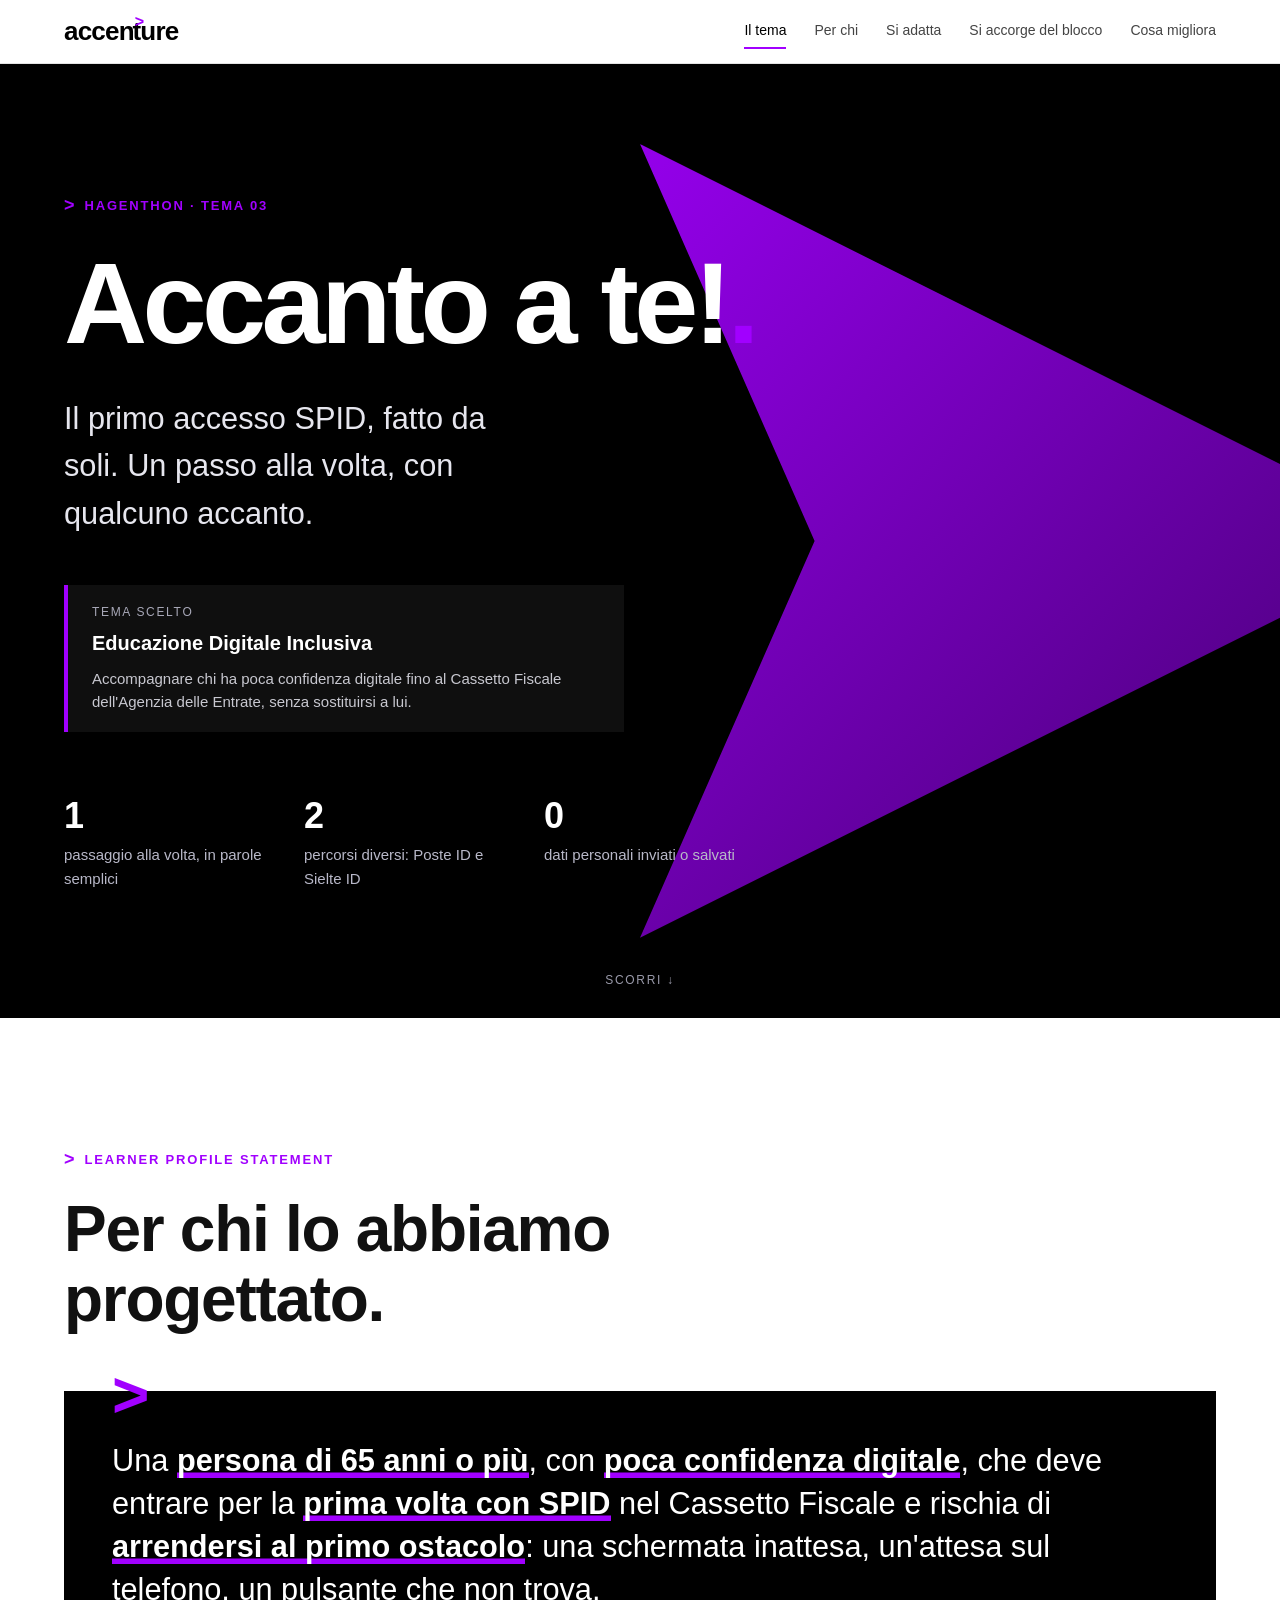
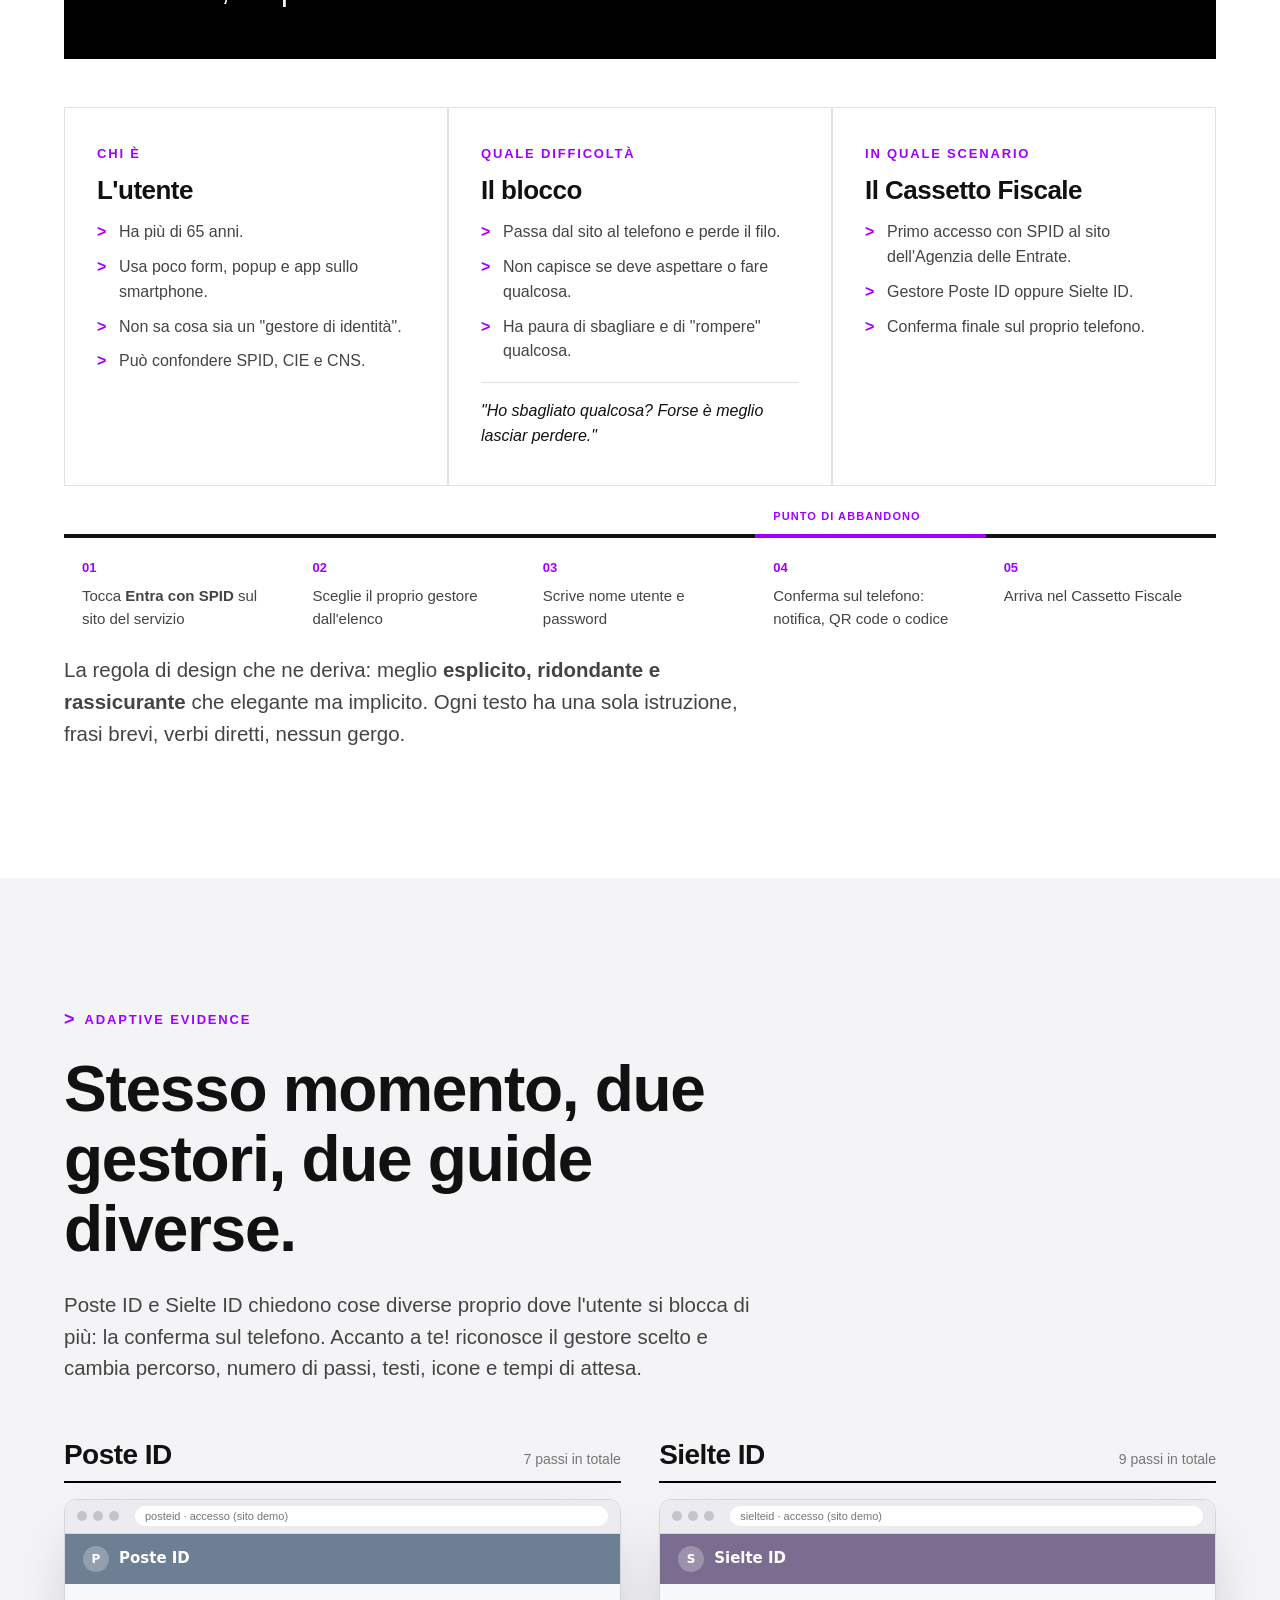
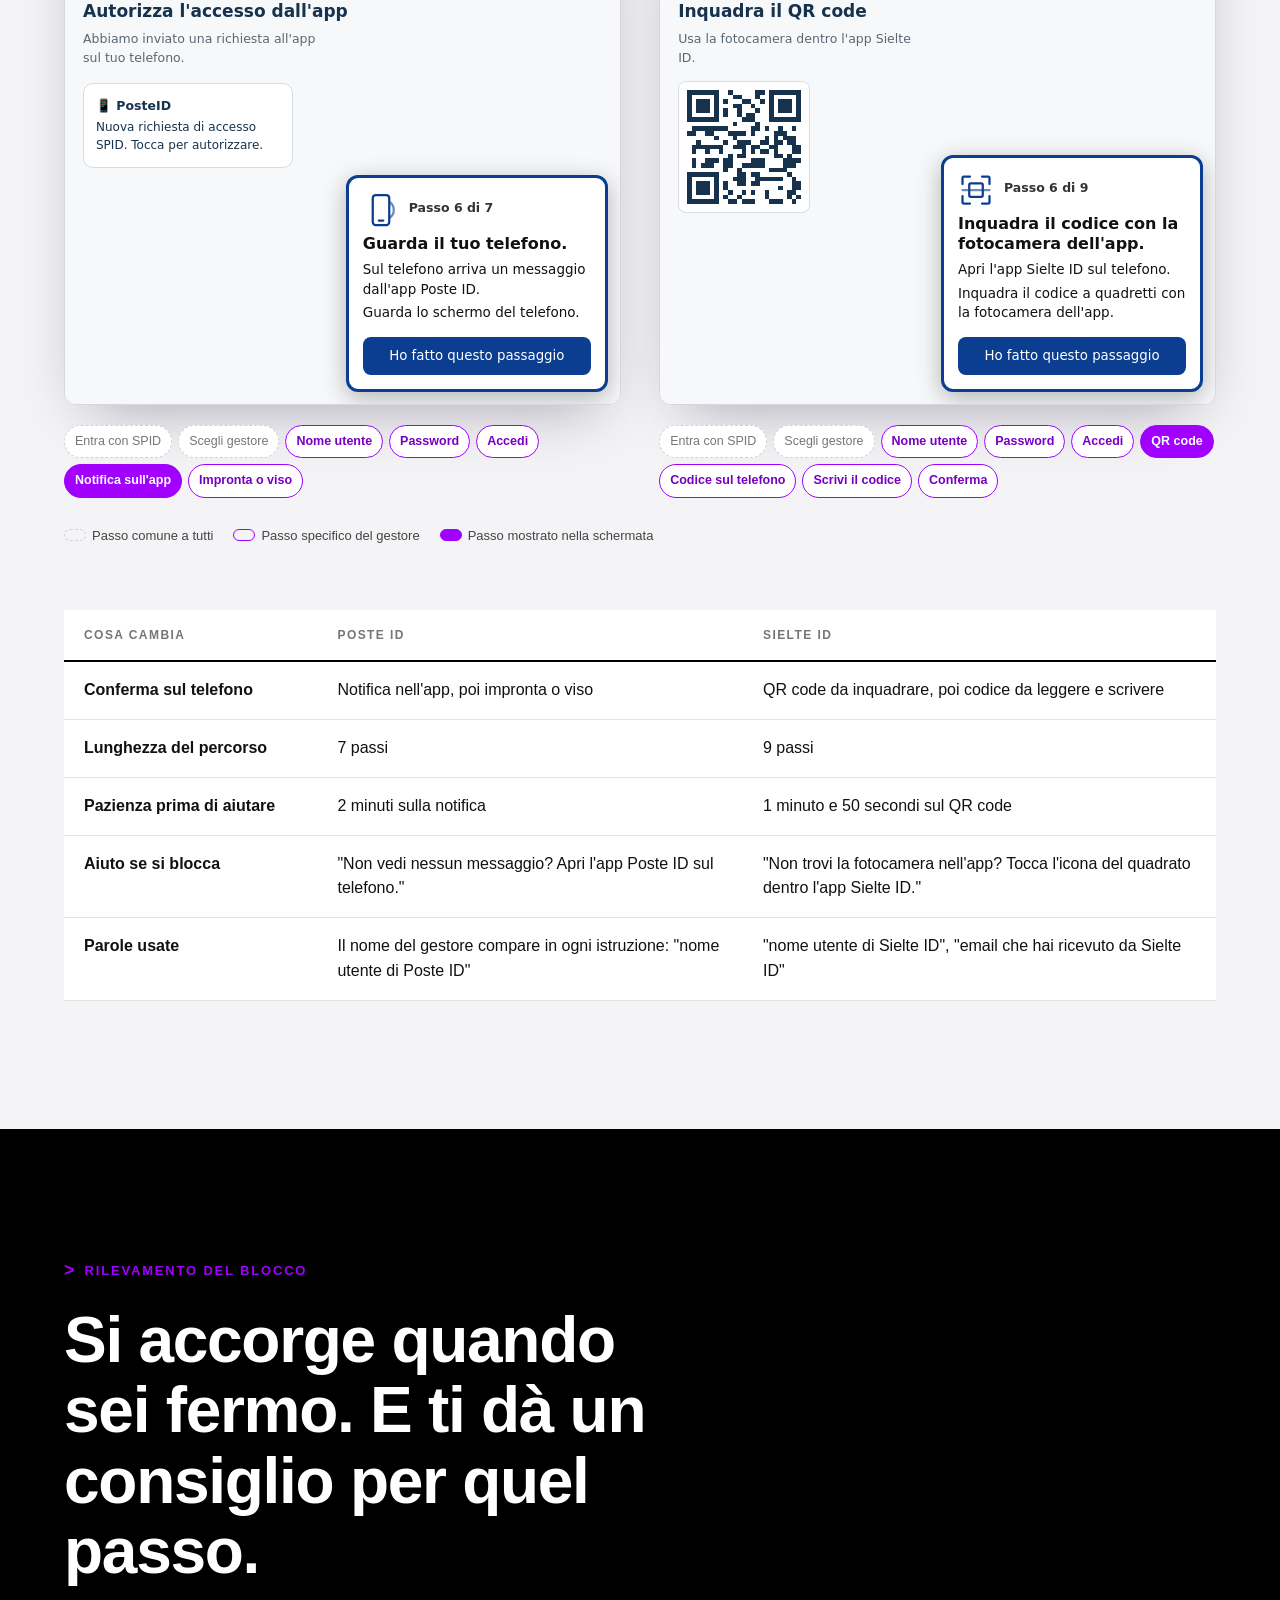
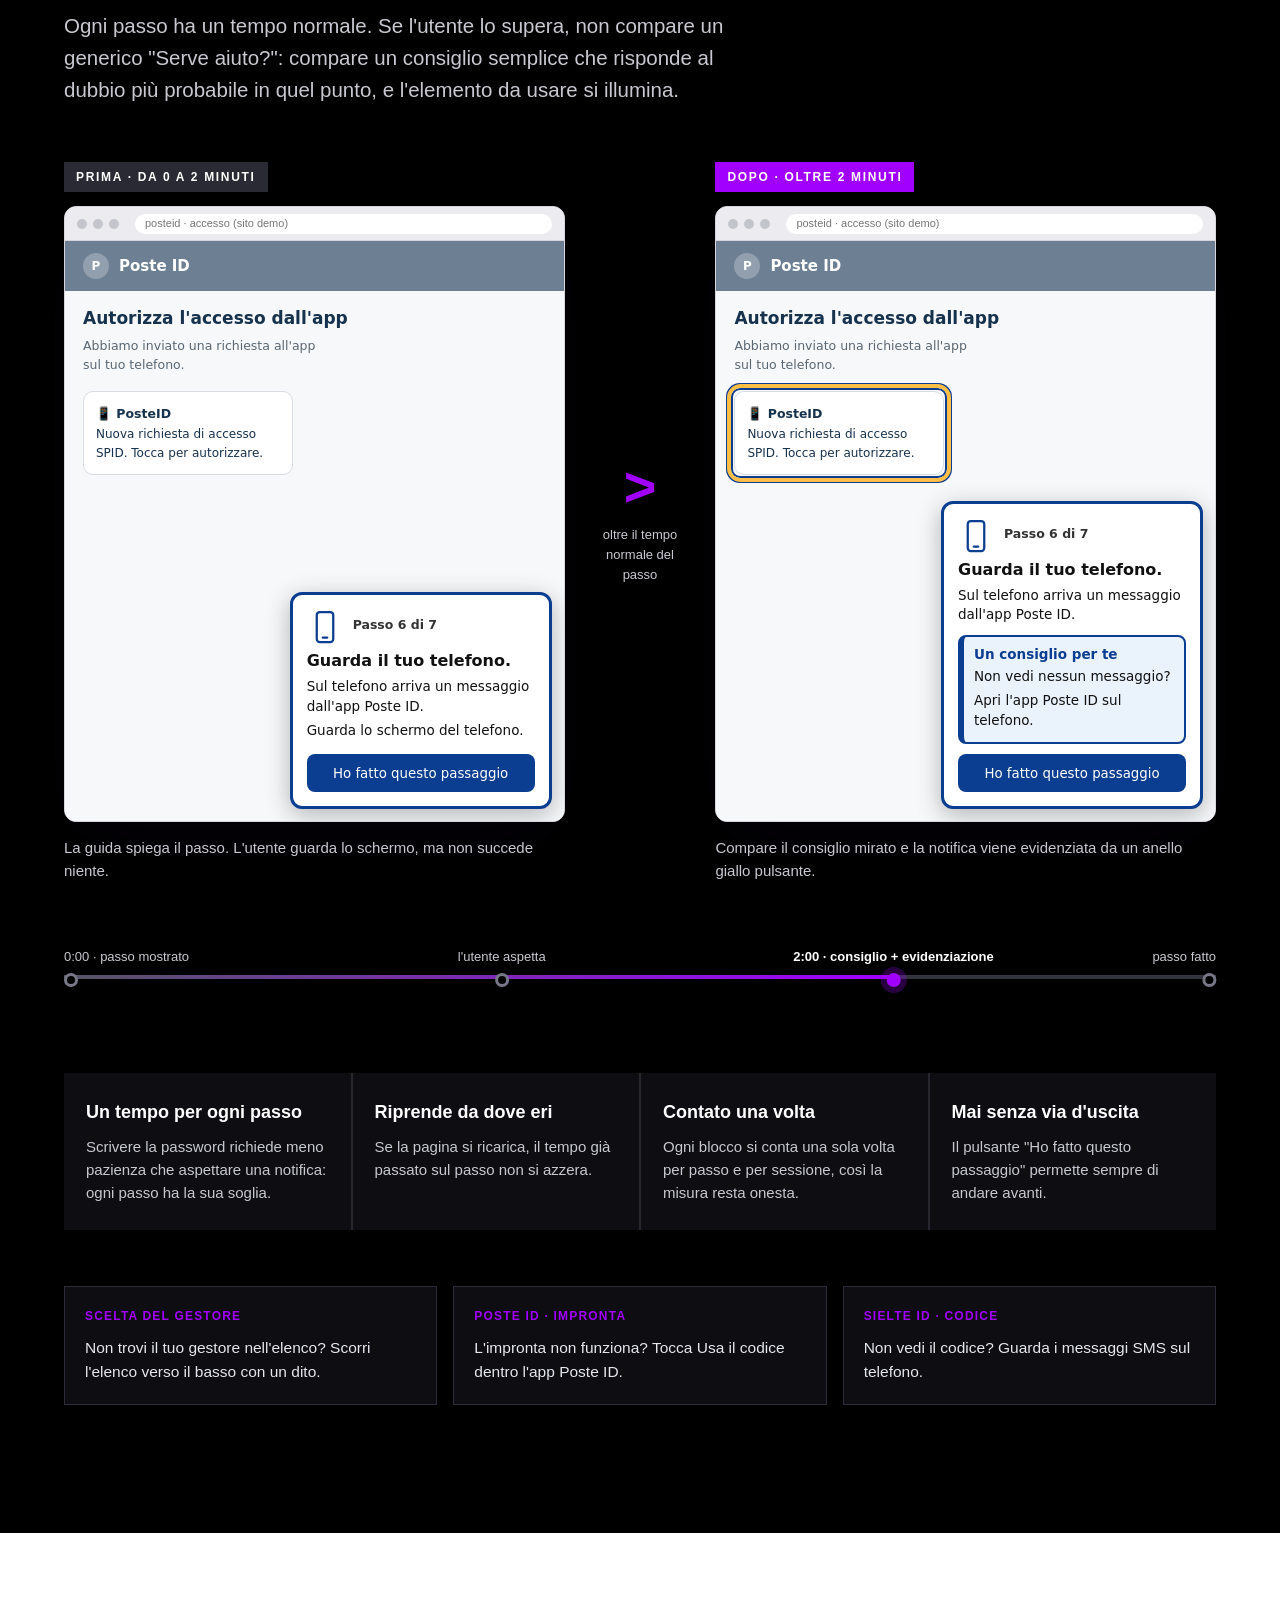
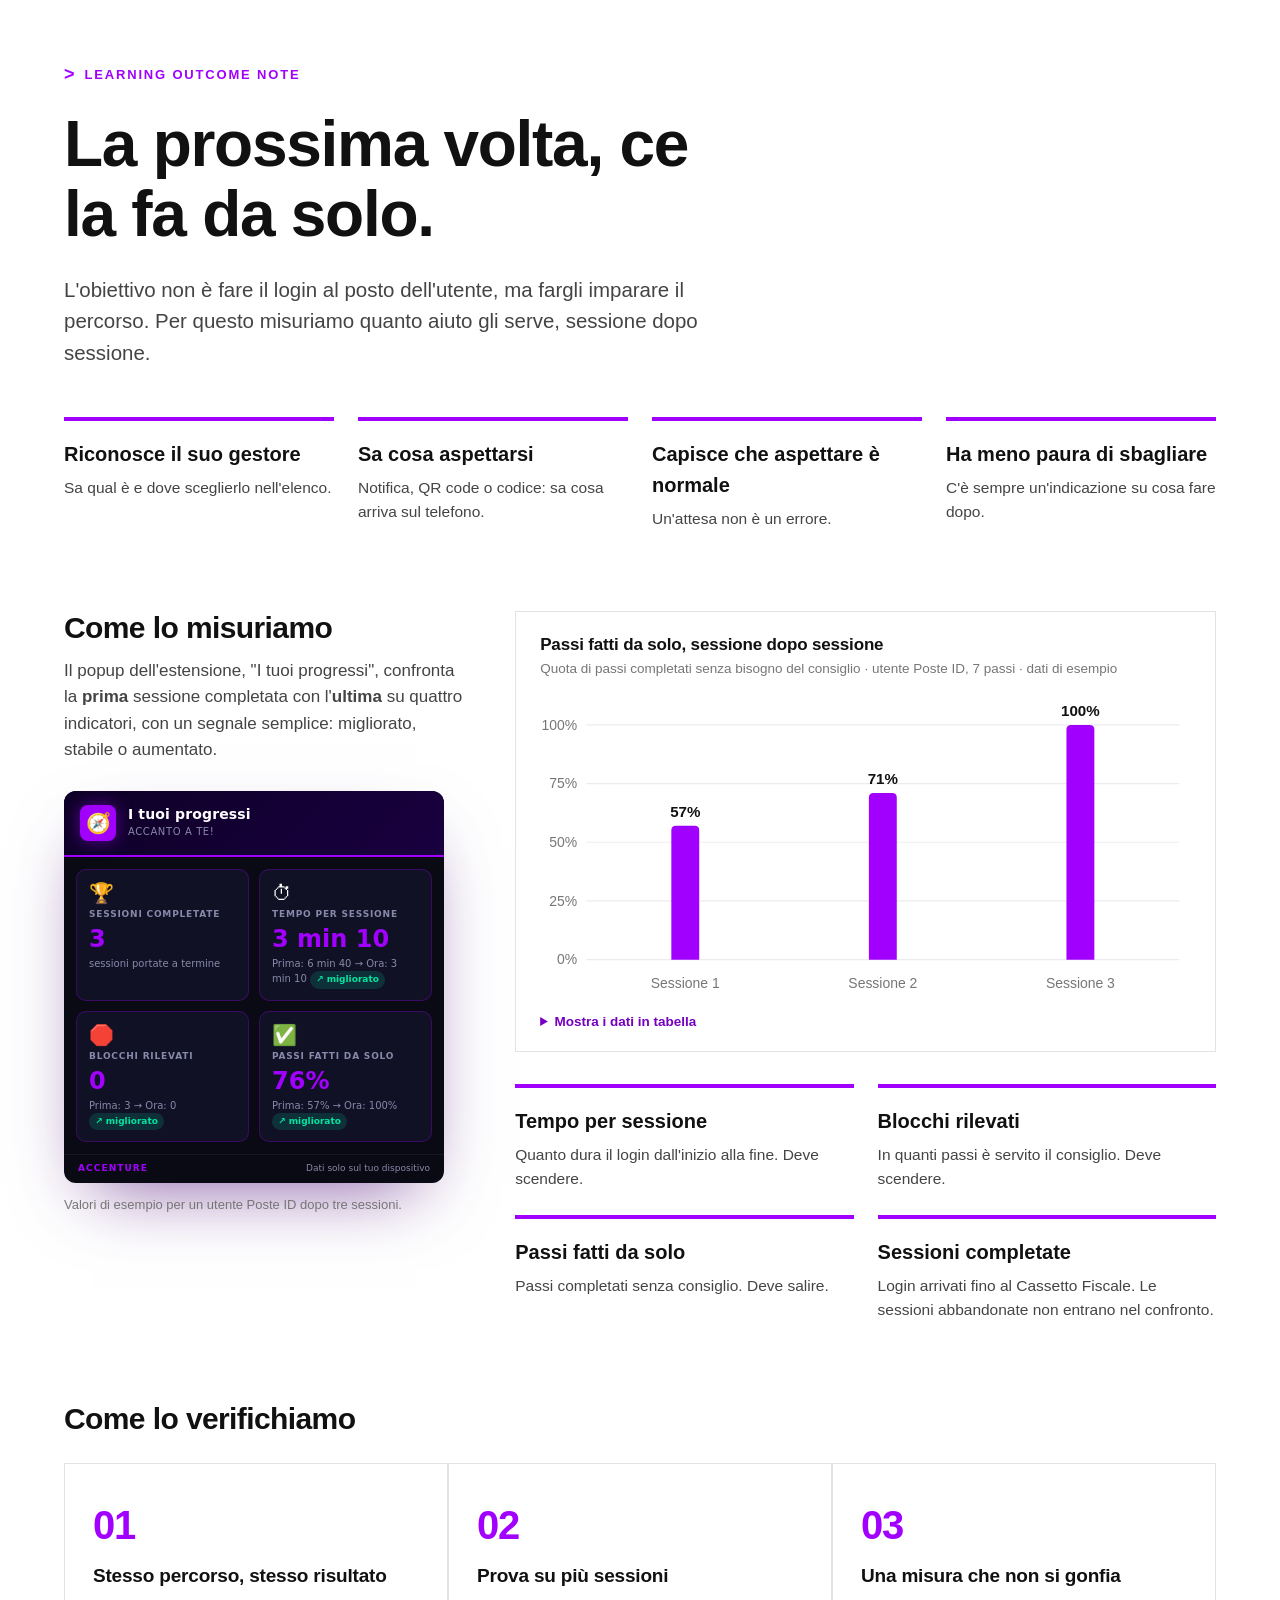
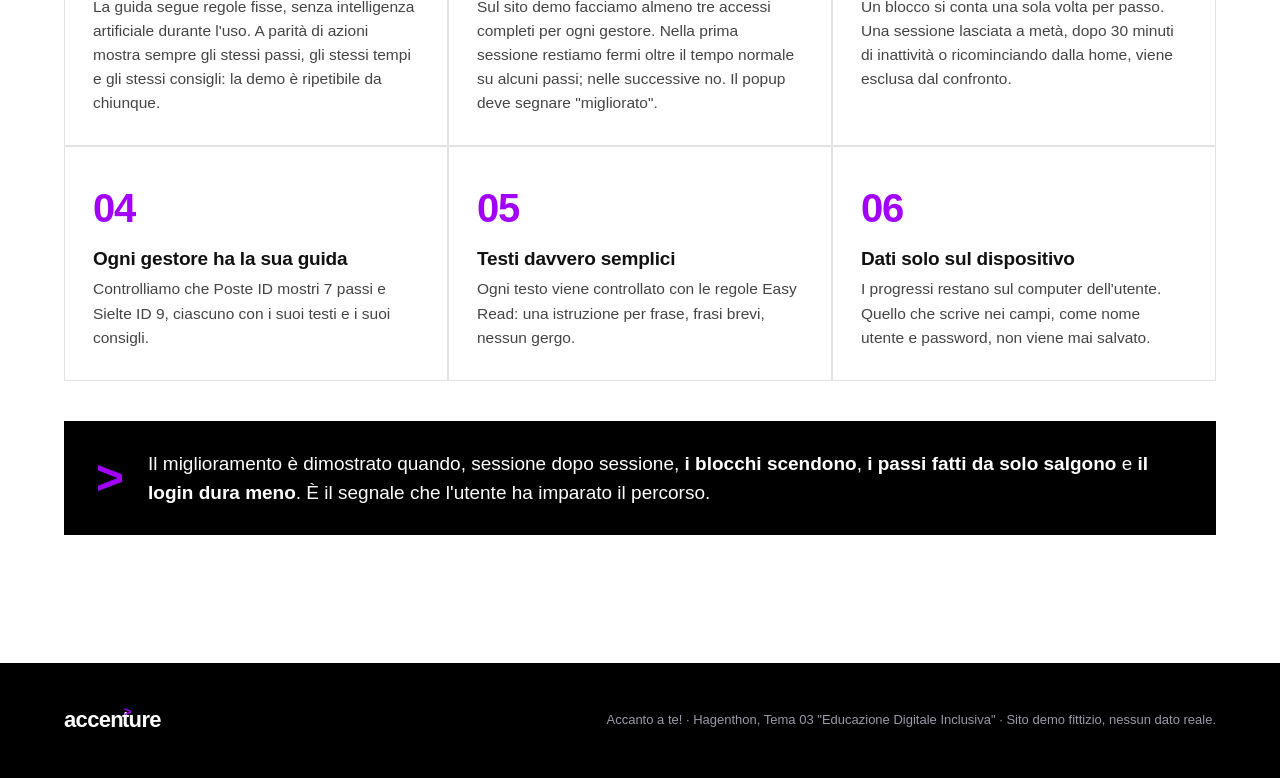
==== commit e870f1a3: "Update index.html" ====
--- a/presentation/index.html
+++ b/presentation/index.html
@@ -3,7 +3,7 @@
 <head>
   <meta charset="utf-8">
   <meta name="viewport" content="width=device-width, initial-scale=1">
-  <title>SPID Helper — Educazione Digitale Inclusiva | Accenture</title>
+  <title>Accanto a te! — Educazione Digitale Inclusiva | Accenture</title>
   <style>
     :root {
       --purple: #A100FF;
@@ -283,7 +283,7 @@
   <section class="hero" id="tema">
     <div class="wrap">
       <p class="eyebrow">Hagenthon · Tema 03</p>
-      <h1>SPID Helper<span>.</span></h1>
+      <h1>Accanto a te!<span>.</span></h1>
       <p class="claim">Il primo accesso SPID, fatto da soli. Un passo alla volta, con qualcuno accanto.</p>
       <div class="theme-tag">
         <small>Tema scelto</small>
@@ -361,7 +361,7 @@
     <div class="wrap">
       <p class="eyebrow reveal">Adaptive Evidence</p>
       <h2 class="h2 reveal">Stesso momento, due gestori, due guide diverse.</h2>
-      <p class="lead reveal">Poste ID e Sielte ID chiedono cose diverse proprio dove l'utente si blocca di più: la conferma sul telefono. SPID Helper riconosce il gestore scelto e cambia percorso, numero di passi, testi, icone e tempi di attesa.</p>
+      <p class="lead reveal">Poste ID e Sielte ID chiedono cose diverse proprio dove l'utente si blocca di più: la conferma sul telefono. Accanto a te! riconosce il gestore scelto e cambia percorso, numero di passi, testi, icone e tempi di attesa.</p>
 
       <div class="compare">
         <!-- Poste ID -->
@@ -551,7 +551,7 @@
           <h3>Come lo misuriamo</h3>
           <p class="lead">Il popup dell'estensione, "I tuoi progressi", confronta la <strong>prima</strong> sessione completata con l'<strong>ultima</strong> su quattro indicatori, con un segnale semplice: migliorato, stabile o aumentato.</p>
           <div class="popup" style="margin-top:28px" role="img" aria-label="Popup I tuoi progressi: 3 sessioni completate; tempo da 6 min 40 a 3 min 10; blocchi da 3 a 0; passi fatti da solo da 57% a 100%">
-            <header><div class="plogo">🧭</div><div><h4>I tuoi progressi</h4><p>SPID Helper</p></div></header>
+            <header><div class="plogo">🧭</div><div><h4>I tuoi progressi</h4><p>Accanto a te!</p></div></header>
             <div class="grid">
               <div class="pcard"><span class="i">🏆</span><span class="l">Sessioni completate</span><span class="v">3</span><span class="s">sessioni portate a termine</span></div>
               <div class="pcard"><span class="i">⏱</span><span class="l">Tempo per sessione</span><span class="v">3 min 10</span><span class="s">Prima: 6 min 40 → Ora: 3 min 10 <span class="trend">↗ migliorato</span></span></div>
@@ -619,7 +619,7 @@
 <footer class="foot">
   <div class="wrap">
     <span class="wordmark">accen<span class="gt" aria-hidden="true">&gt;</span>ture</span>
-    <span>SPID Helper · Hagenthon, Tema 03 "Educazione Digitale Inclusiva" · Sito demo fittizio, nessun dato reale.</span>
+    <span>Accanto a te! · Hagenthon, Tema 03 "Educazione Digitale Inclusiva" · Sito demo fittizio, nessun dato reale.</span>
   </div>
 </footer>
 
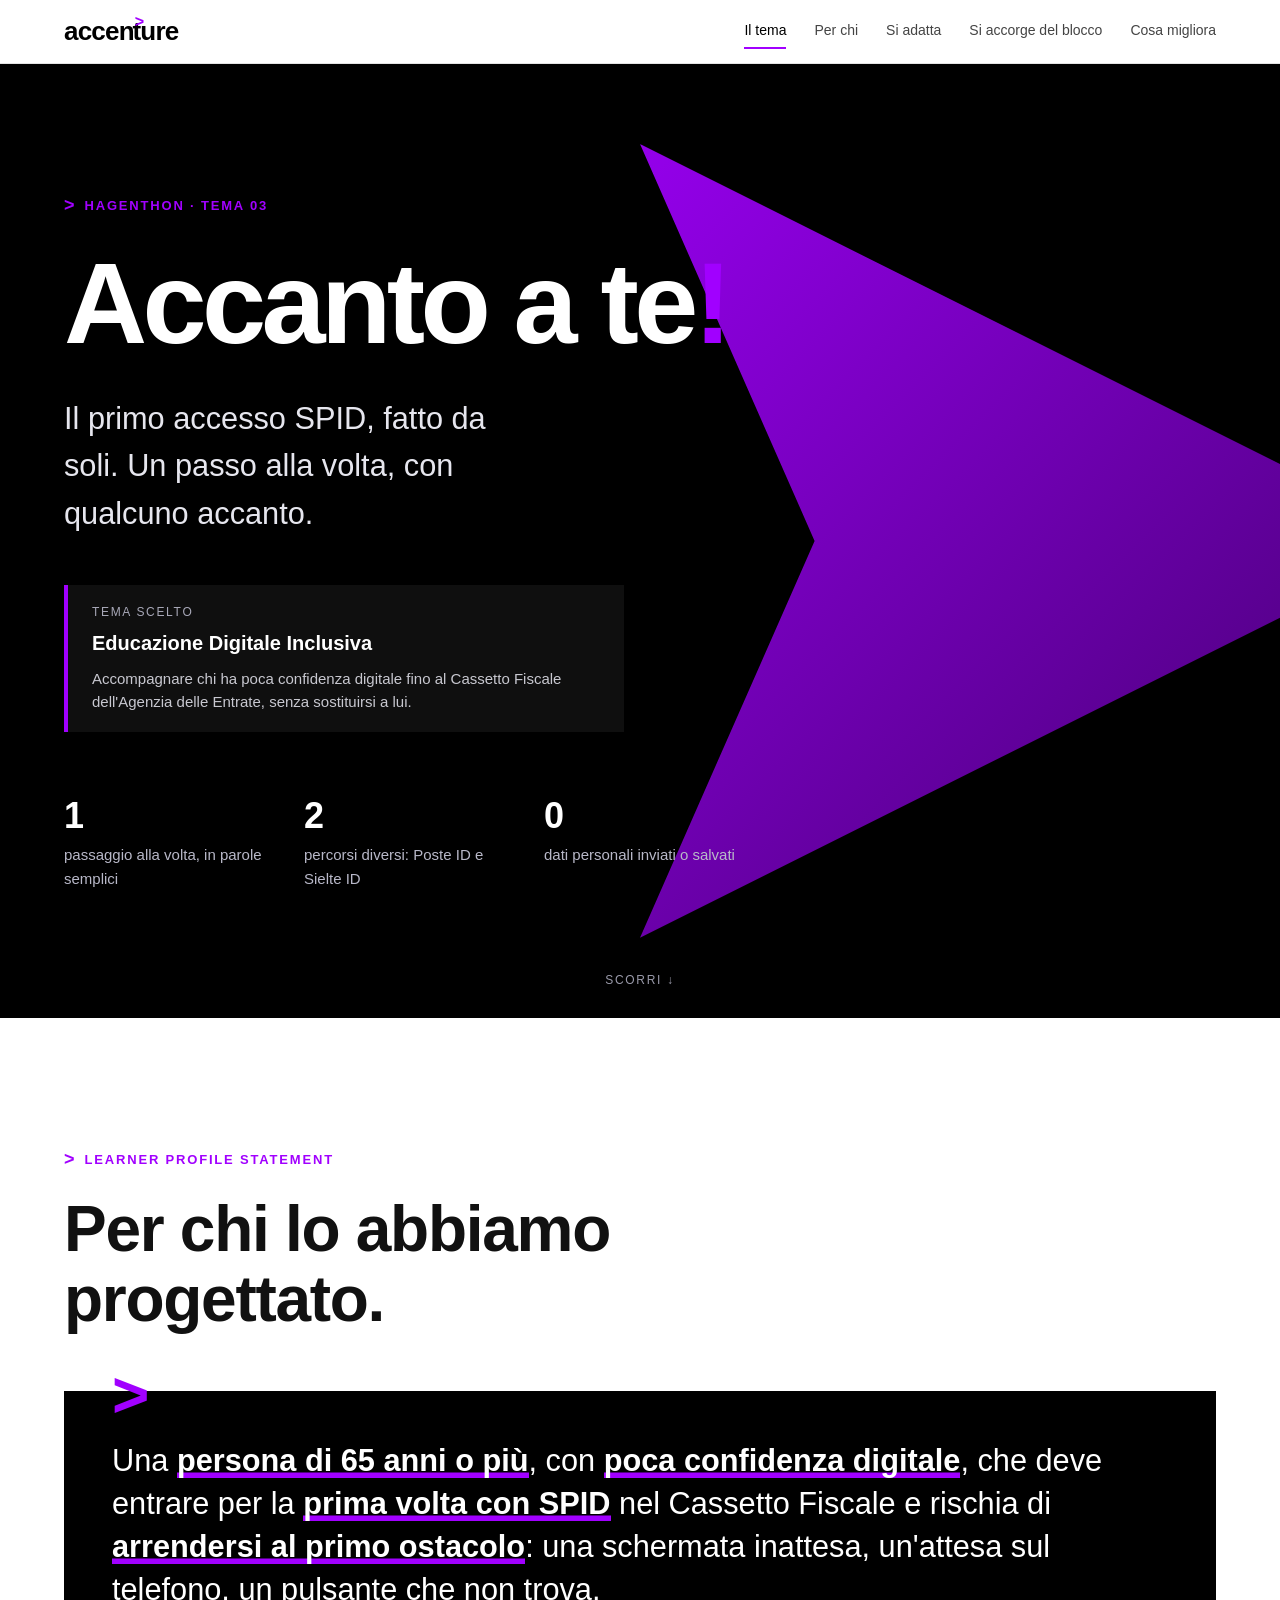
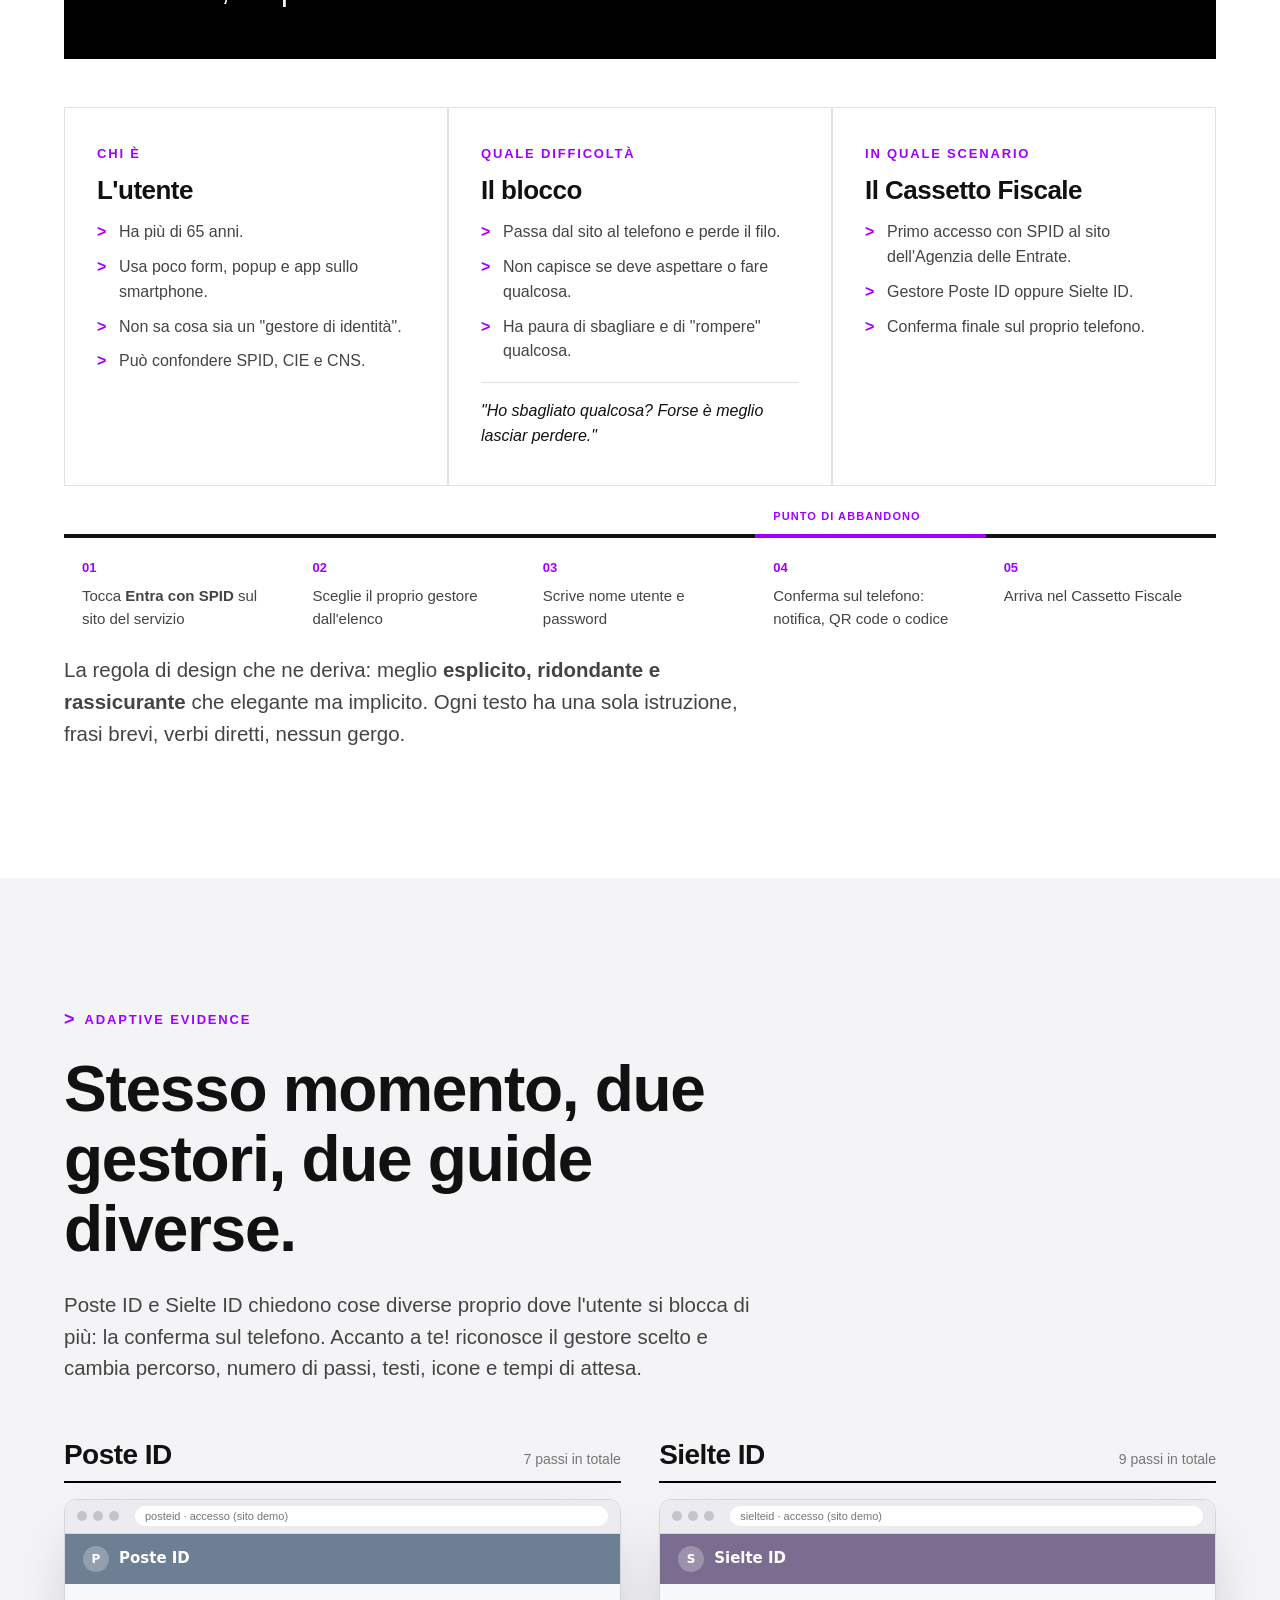
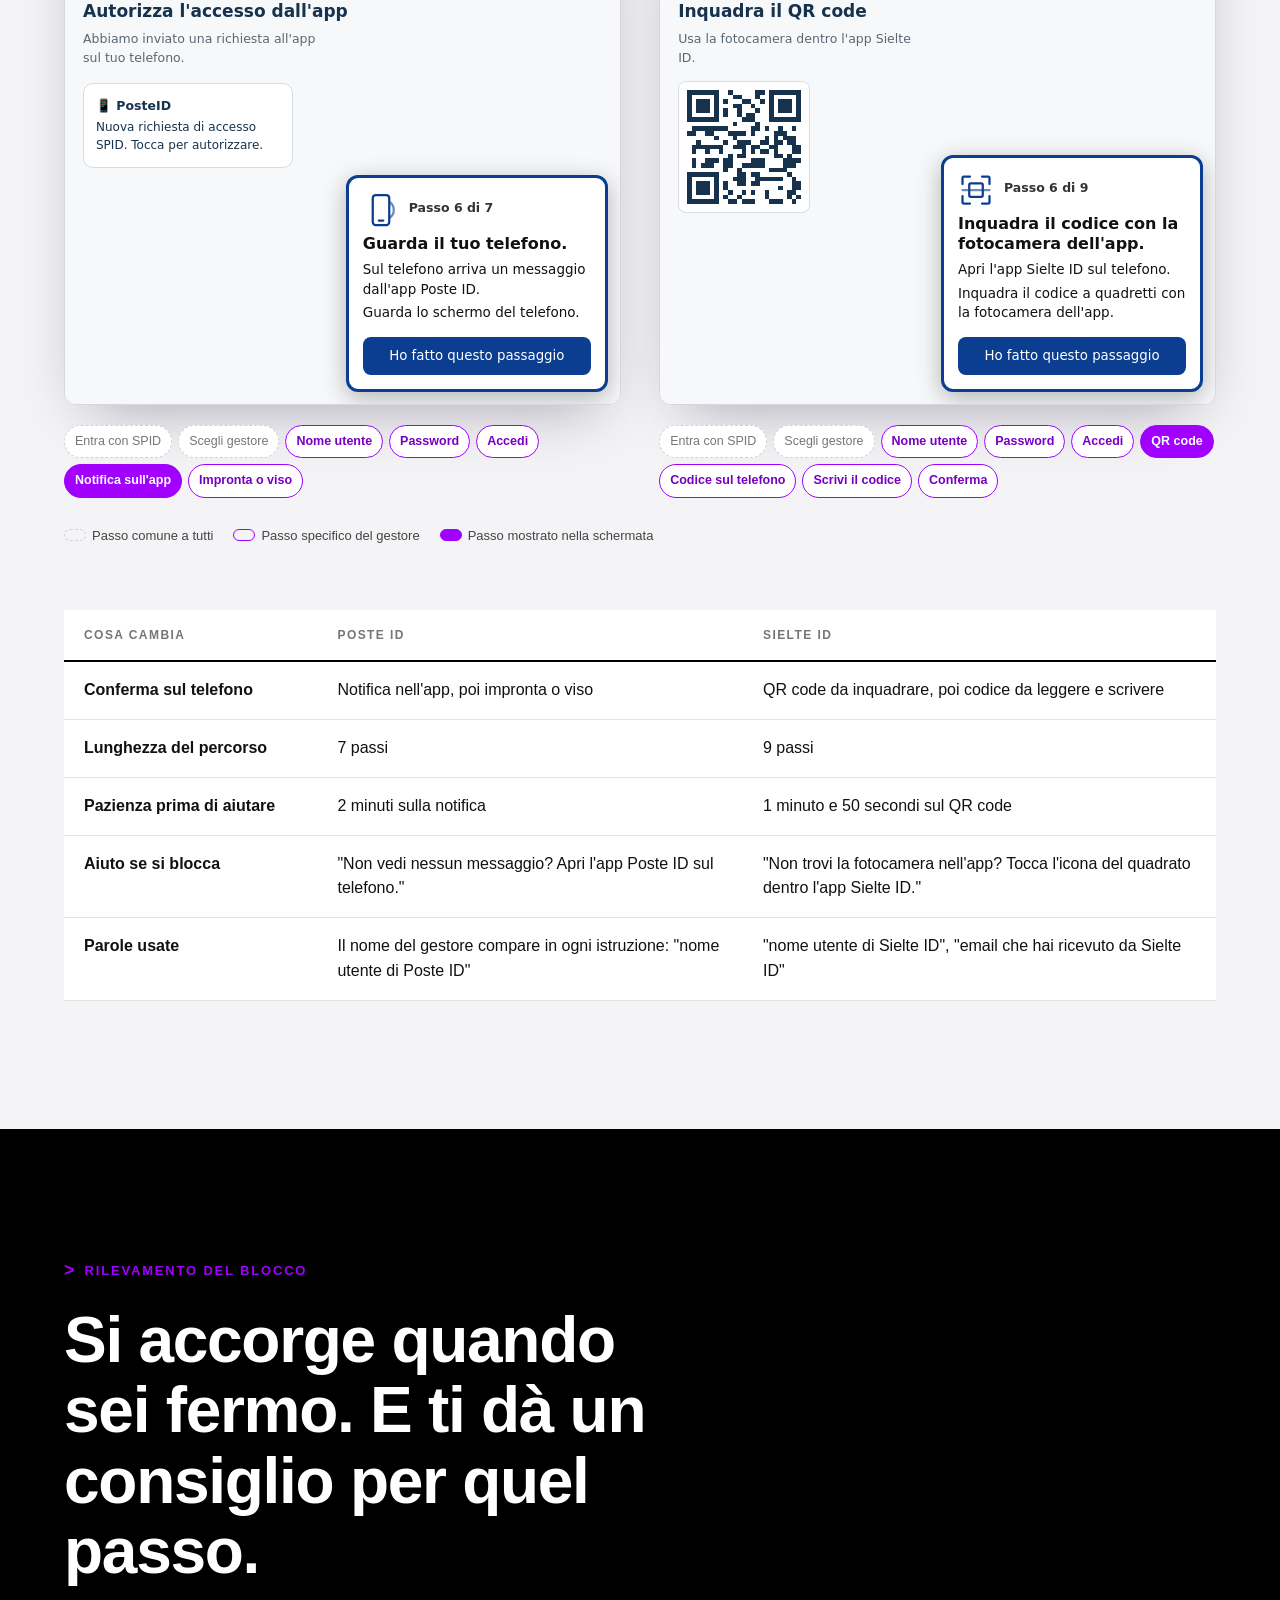
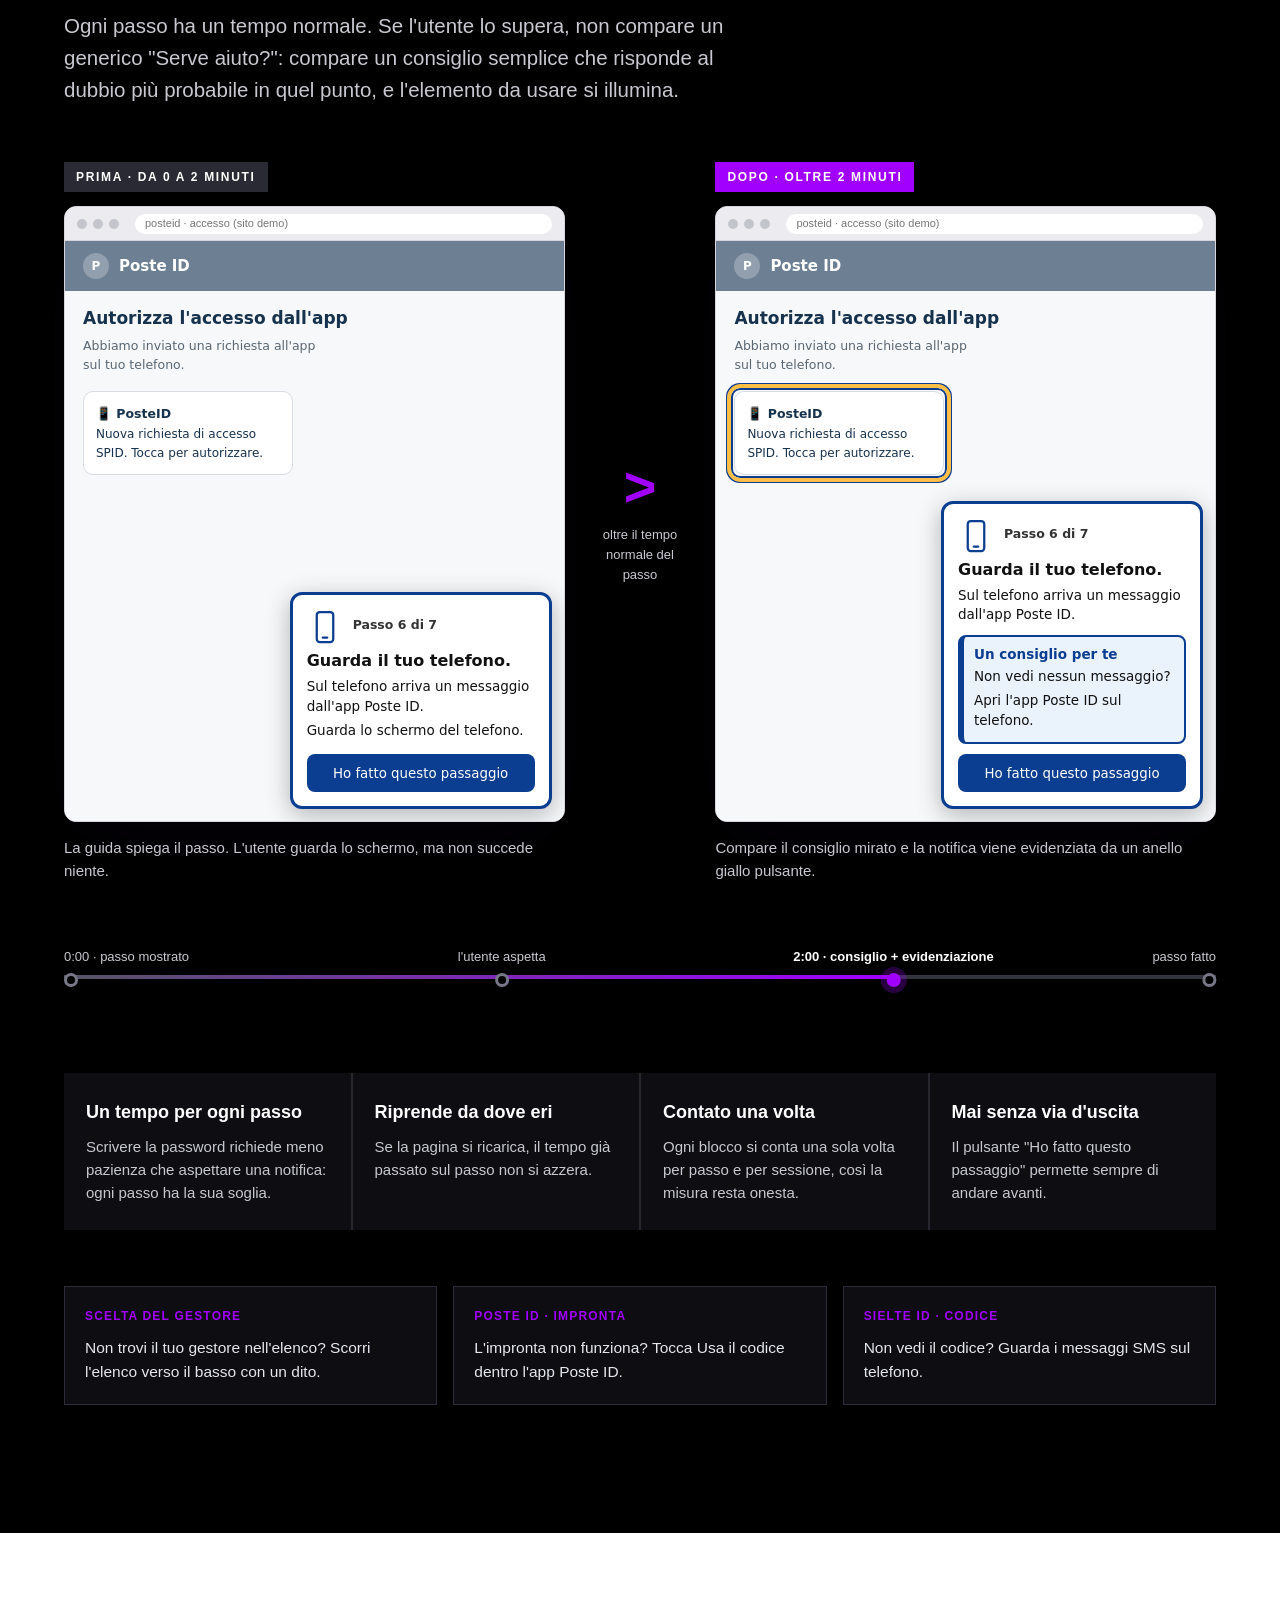
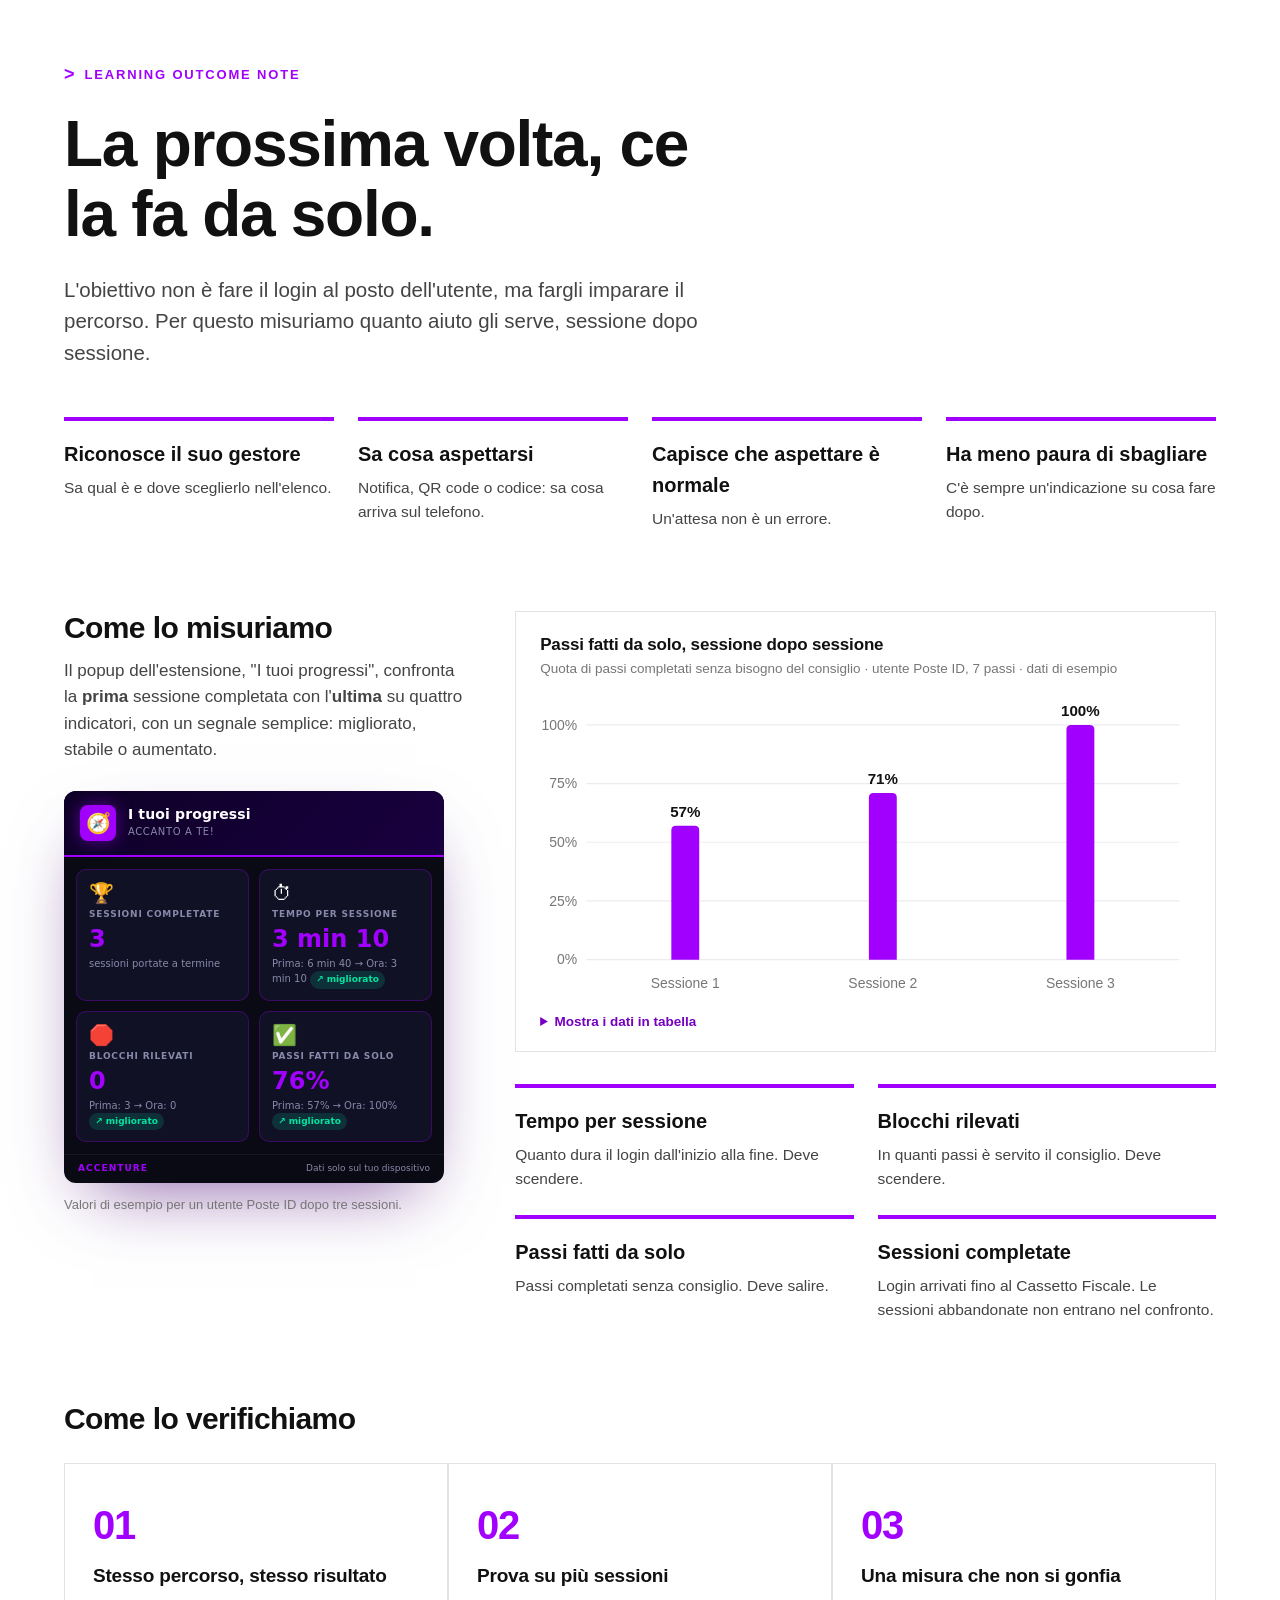
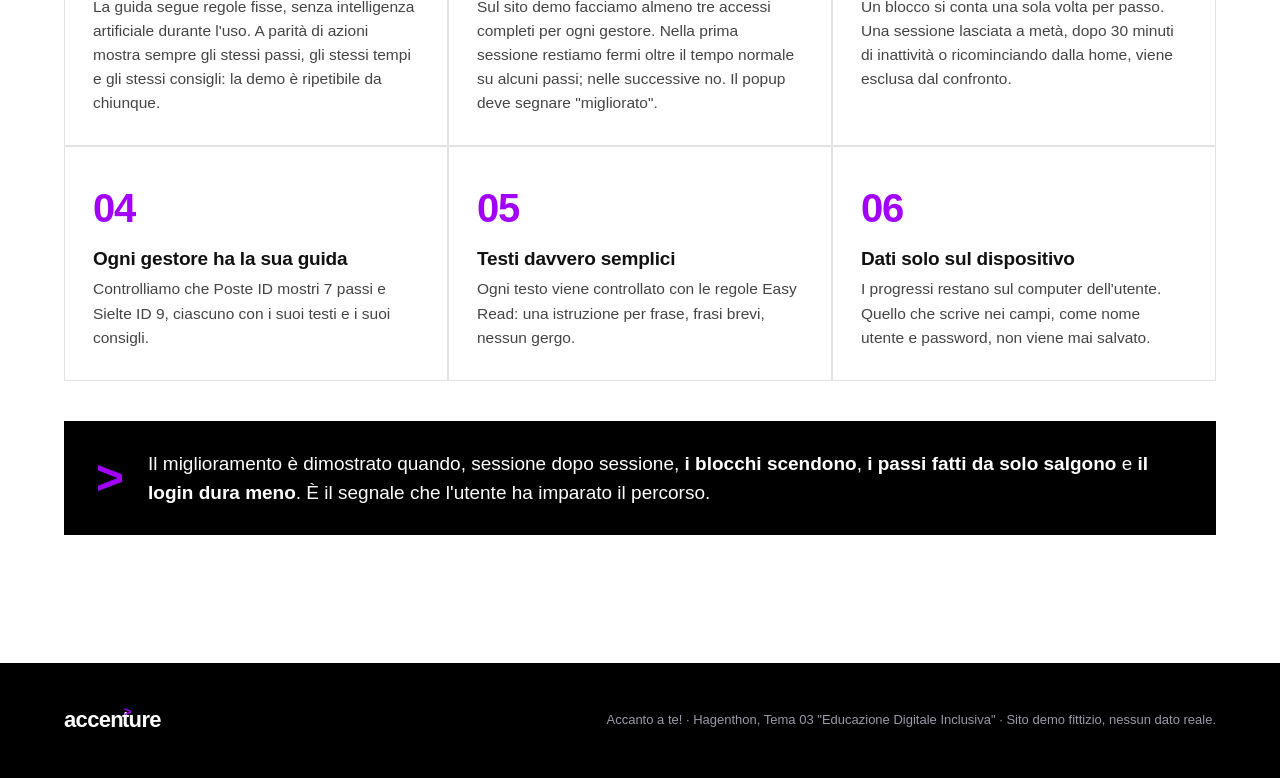
==== commit 9550653b: "Update index.html" ====
--- a/presentation/index.html
+++ b/presentation/index.html
@@ -283,7 +283,7 @@
   <section class="hero" id="tema">
     <div class="wrap">
       <p class="eyebrow">Hagenthon · Tema 03</p>
-      <h1>Accanto a te!<span>.</span></h1>
+      <h1>Accanto a te<span>!</span></h1>
       <p class="claim">Il primo accesso SPID, fatto da soli. Un passo alla volta, con qualcuno accanto.</p>
       <div class="theme-tag">
         <small>Tema scelto</small>
